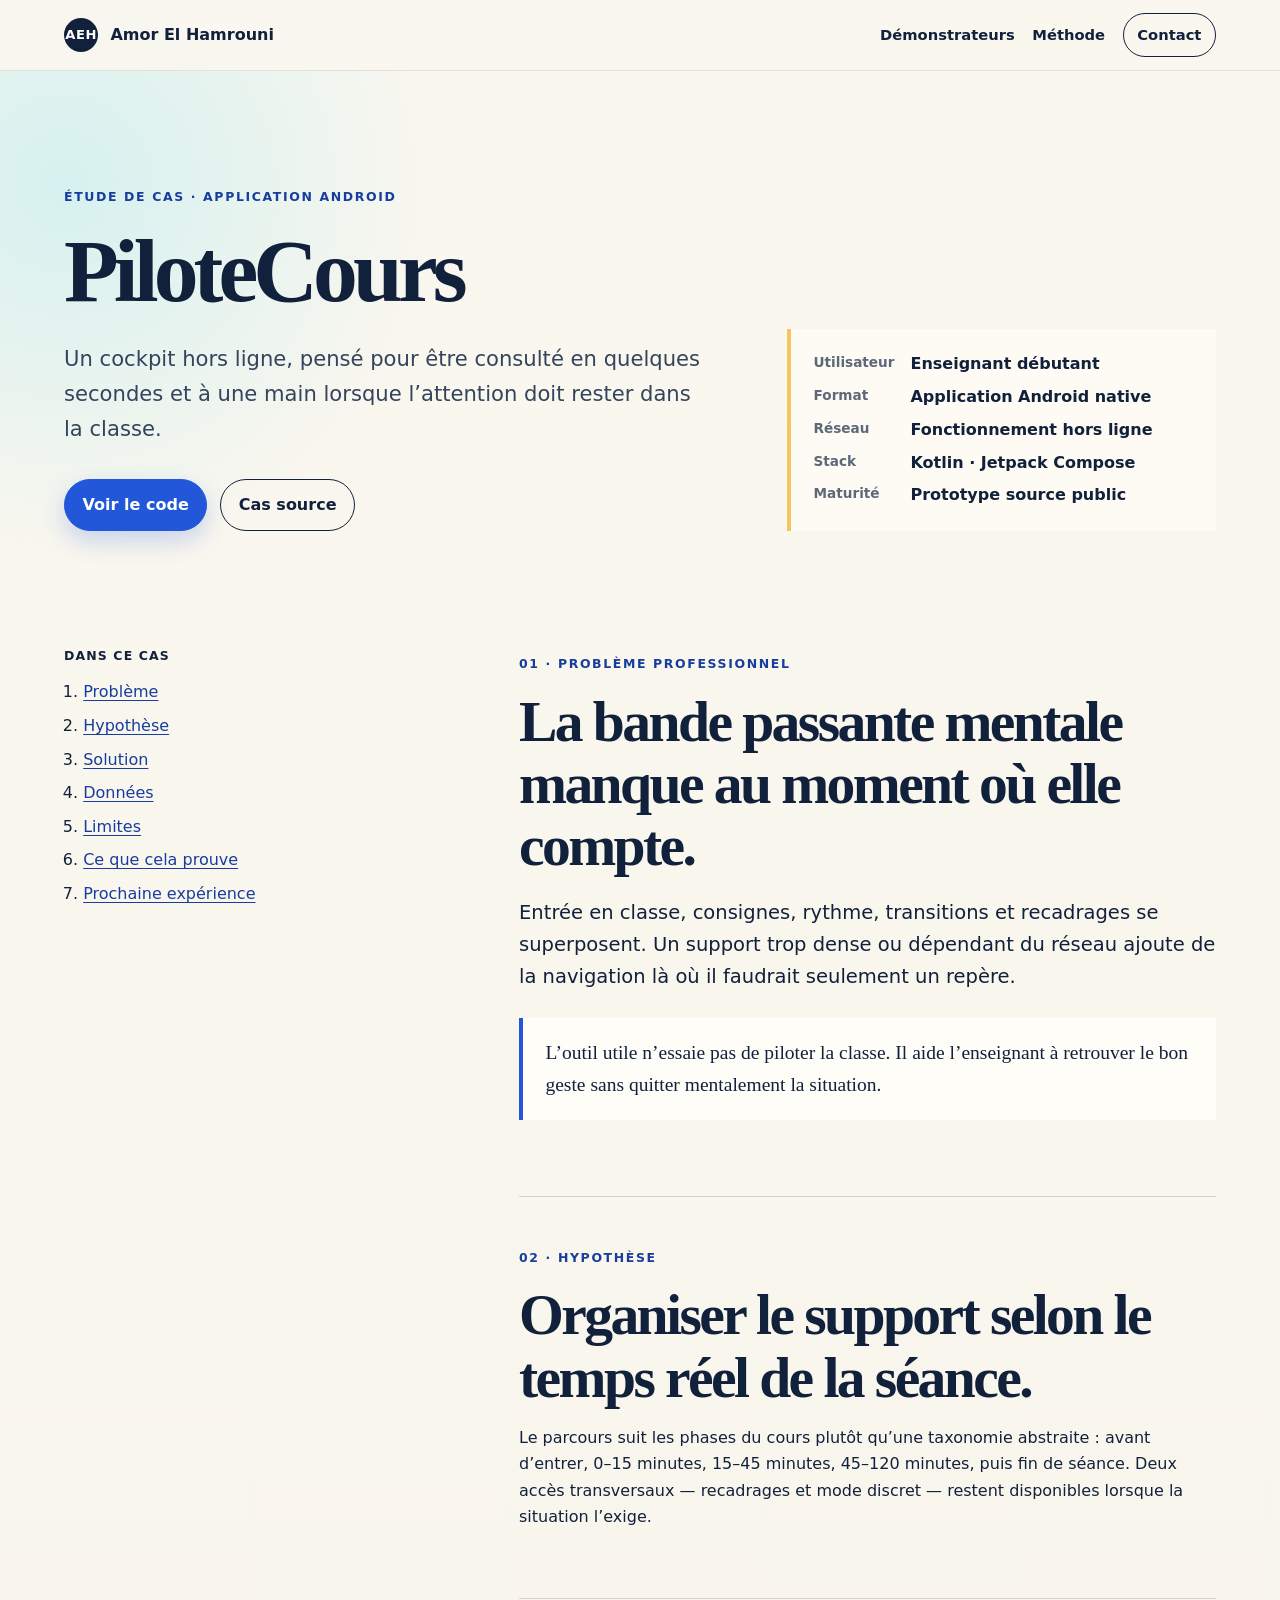
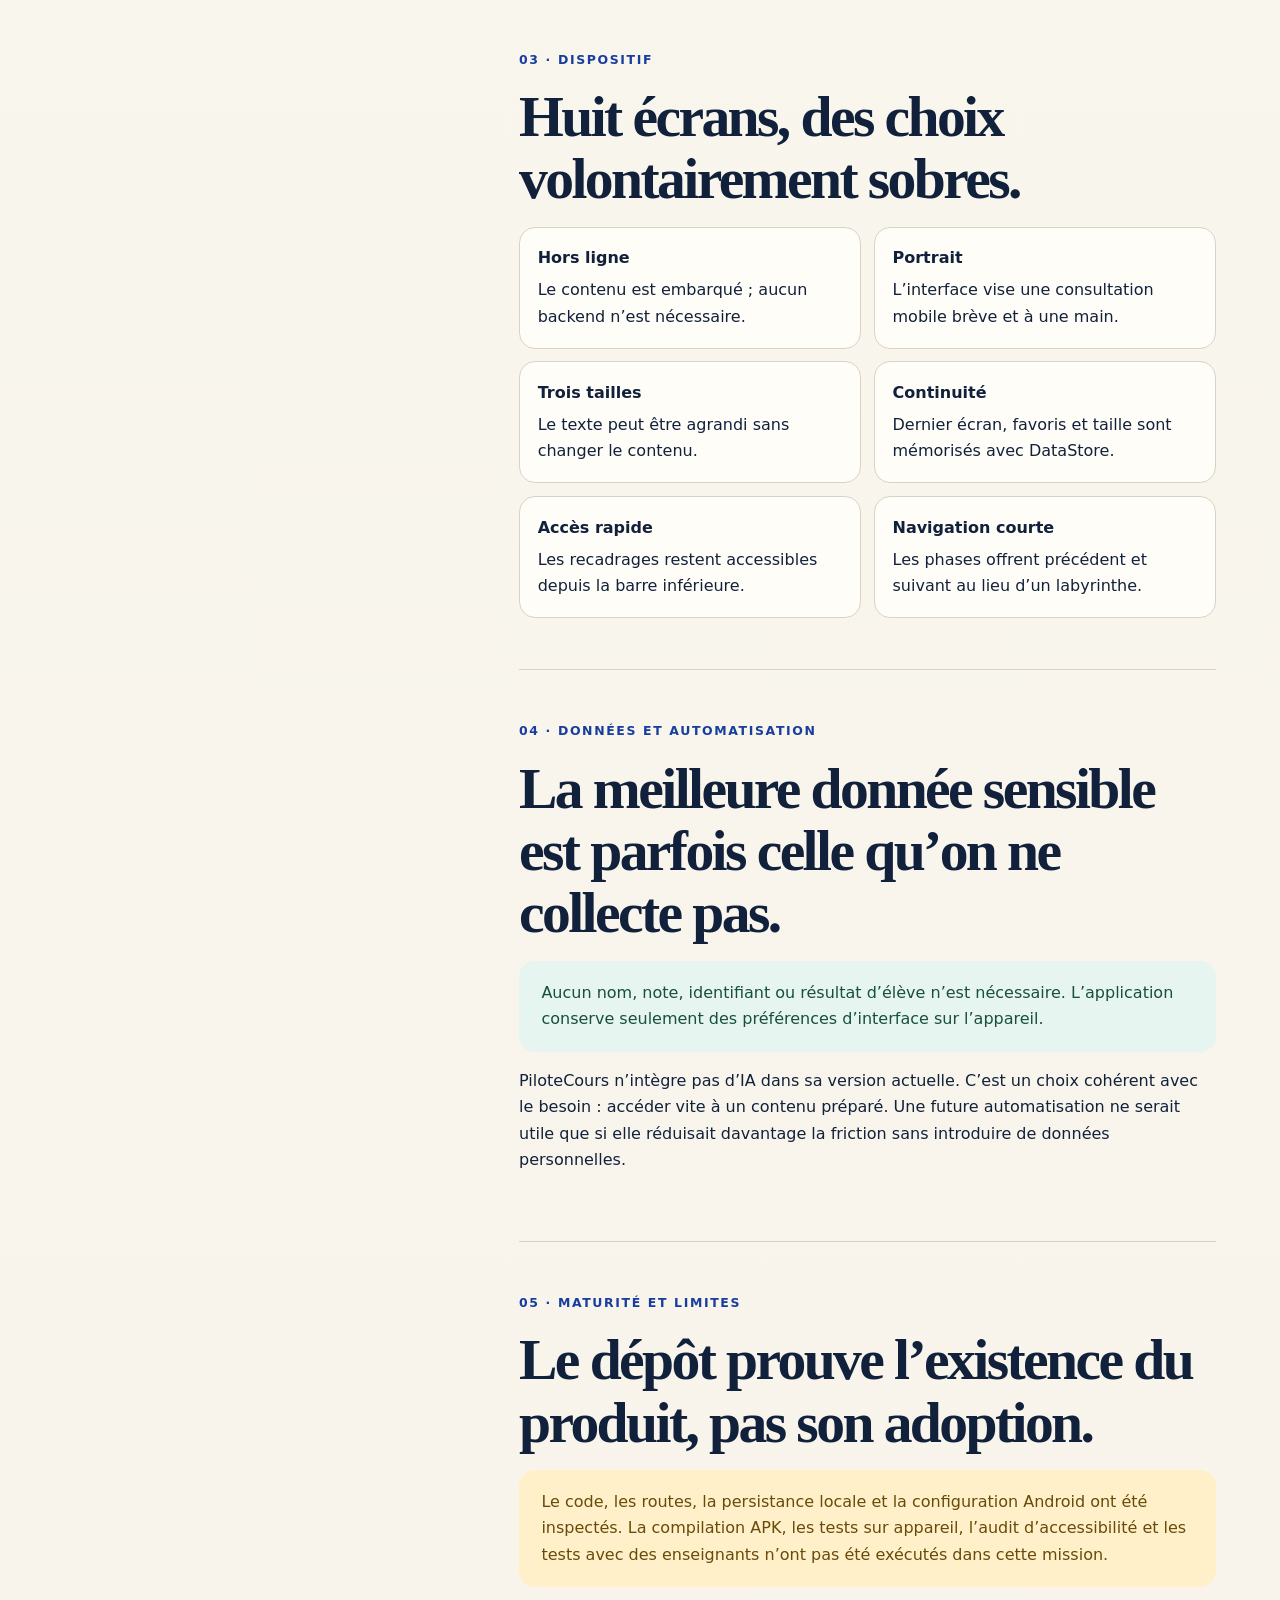
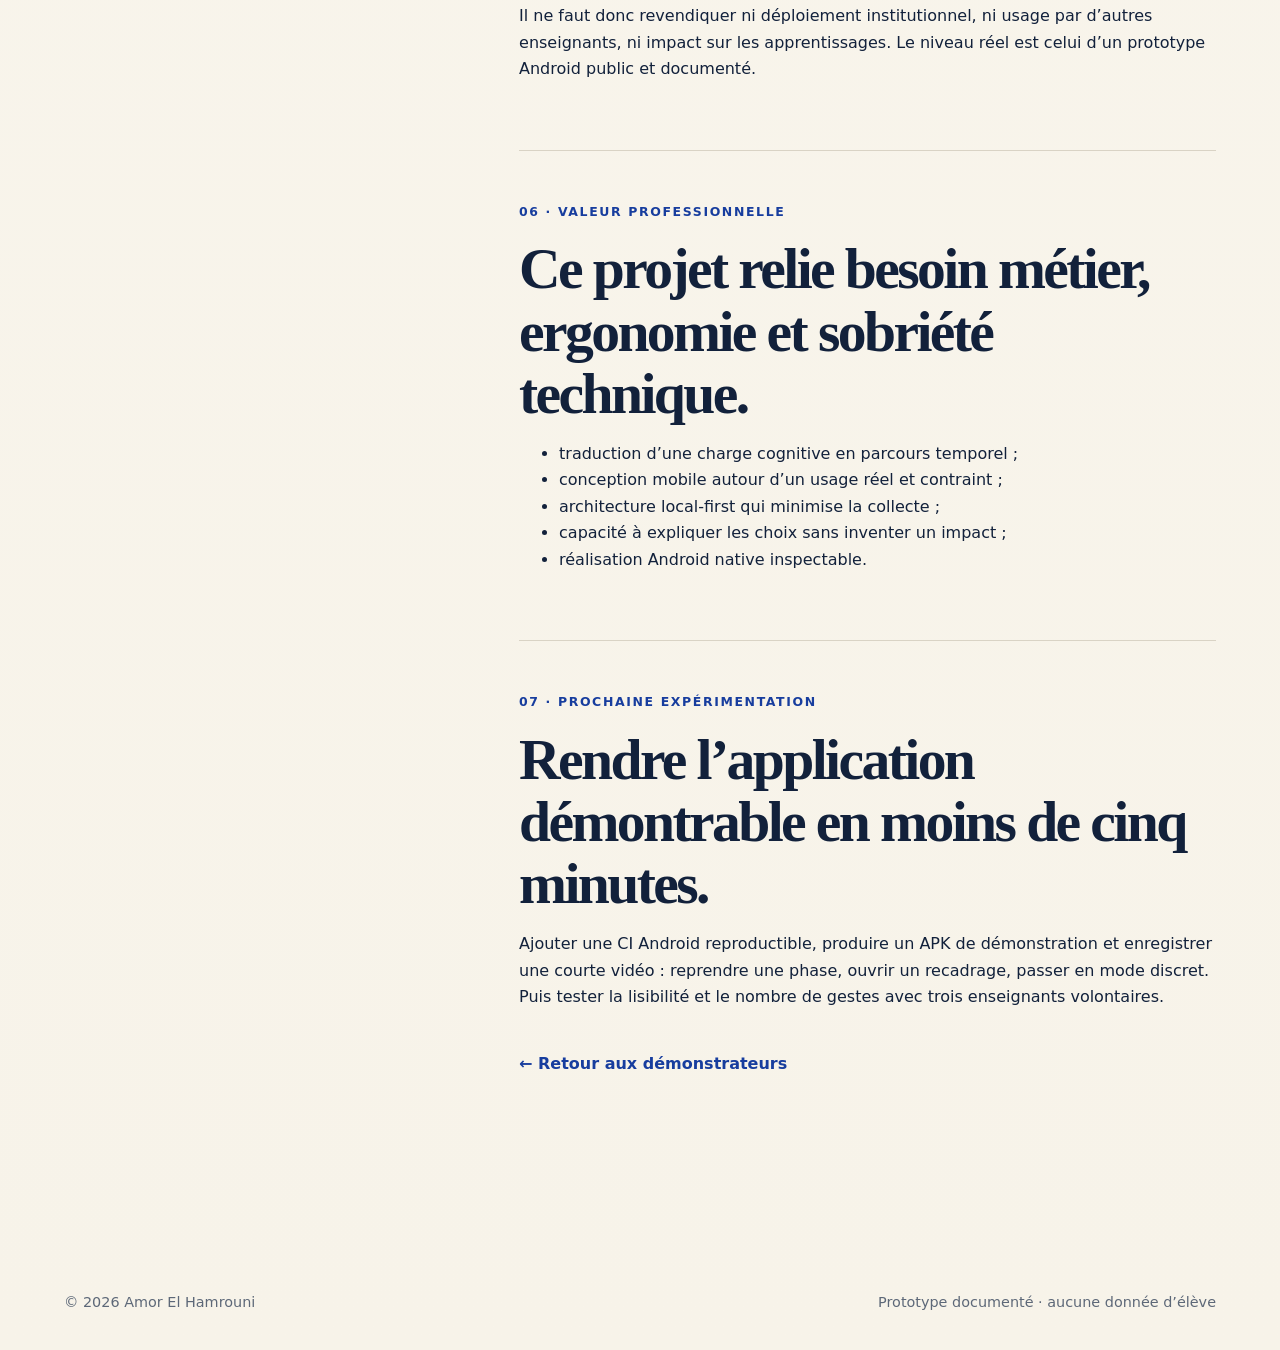
==== site/cases/pilotecours.html @ f20ae86a "Build the public education AI portfolio" ====
<!doctype html>
<html lang="fr">
  <head>
    <meta charset="utf-8" />
    <meta name="viewport" content="width=device-width, initial-scale=1" />
    <title>PiloteCours — étude de cas | Amor El Hamrouni</title>
    <meta
      name="description"
      content="Étude de cas PiloteCours : une application Android hors ligne qui soutient la conduite de séance sans détourner l’attention de la classe."
    />
    <meta name="theme-color" content="#12213b" />
    <link rel="canonical" href="https://amoradvisory.github.io/Amoradvisory/cases/pilotecours.html" />
    <link rel="stylesheet" href="../styles.css" />
  </head>
  <body>
    <a class="skip-link" href="#contenu">Aller au contenu</a>
    <header class="site-header">
      <div class="container header-inner">
        <a class="brand" href="../index.html">
          <span class="brand-mark" aria-hidden="true">AEH</span>
          <span>Amor El Hamrouni</span>
        </a>
        <nav class="nav" aria-label="Navigation principale">
          <a href="../index.html#preuves">Démonstrateurs</a>
          <a href="../index.html#methode">Méthode</a>
          <a class="nav-cta" href="../index.html#contact">Contact</a>
        </nav>
      </div>
    </header>

    <main id="contenu" class="container">
      <section class="case-hero">
        <div>
          <p class="eyebrow">Étude de cas · application Android</p>
          <h1>PiloteCours</h1>
          <p class="lede">
            Un cockpit hors ligne, pensé pour être consulté en quelques secondes et à une main lorsque
            l’attention doit rester dans la classe.
          </p>
          <div class="actions">
            <a
              class="button primary"
              href="https://github.com/Amoradvisory/claude-agent-workspace/tree/master/PiloteCours"
              >Voir le code</a
            >
            <a
              class="button"
              href="https://github.com/Amoradvisory/claude-agent-workspace/blob/master/PiloteCours/CASE_STUDY.md"
              >Cas source</a
            >
          </div>
        </div>
        <aside class="case-summary" aria-label="Résumé du projet">
          <dl>
            <dt>Utilisateur</dt><dd>Enseignant débutant</dd>
            <dt>Format</dt><dd>Application Android native</dd>
            <dt>Réseau</dt><dd>Fonctionnement hors ligne</dd>
            <dt>Stack</dt><dd>Kotlin · Jetpack Compose</dd>
            <dt>Maturité</dt><dd>Prototype source public</dd>
          </dl>
        </aside>
      </section>

      <div class="case-layout">
        <aside class="case-toc" aria-label="Sommaire">
          <p>Dans ce cas</p>
          <ol>
            <li><a href="#probleme">Problème</a></li>
            <li><a href="#hypothese">Hypothèse</a></li>
            <li><a href="#solution">Solution</a></li>
            <li><a href="#donnees">Données</a></li>
            <li><a href="#limites">Limites</a></li>
            <li><a href="#preuve">Ce que cela prouve</a></li>
            <li><a href="#suite">Prochaine expérience</a></li>
          </ol>
        </aside>

        <article class="case-content">
          <section id="probleme">
            <p class="eyebrow">01 · Problème professionnel</p>
            <h2>La bande passante mentale manque au moment où elle compte.</h2>
            <p class="large">
              Entrée en classe, consignes, rythme, transitions et recadrages se superposent. Un support
              trop dense ou dépendant du réseau ajoute de la navigation là où il faudrait seulement un
              repère.
            </p>
            <blockquote>
              L’outil utile n’essaie pas de piloter la classe. Il aide l’enseignant à retrouver le bon
              geste sans quitter mentalement la situation.
            </blockquote>
          </section>

          <section id="hypothese">
            <p class="eyebrow">02 · Hypothèse</p>
            <h2>Organiser le support selon le temps réel de la séance.</h2>
            <p>
              Le parcours suit les phases du cours plutôt qu’une taxonomie abstraite : avant d’entrer,
              0–15 minutes, 15–45 minutes, 45–120 minutes, puis fin de séance. Deux accès transversaux
              — recadrages et mode discret — restent disponibles lorsque la situation l’exige.
            </p>
          </section>

          <section id="solution">
            <p class="eyebrow">03 · Dispositif</p>
            <h2>Huit écrans, des choix volontairement sobres.</h2>
            <div class="decision-grid">
              <div class="decision"><strong>Hors ligne</strong>Le contenu est embarqué ; aucun backend n’est nécessaire.</div>
              <div class="decision"><strong>Portrait</strong>L’interface vise une consultation mobile brève et à une main.</div>
              <div class="decision"><strong>Trois tailles</strong>Le texte peut être agrandi sans changer le contenu.</div>
              <div class="decision"><strong>Continuité</strong>Dernier écran, favoris et taille sont mémorisés avec DataStore.</div>
              <div class="decision"><strong>Accès rapide</strong>Les recadrages restent accessibles depuis la barre inférieure.</div>
              <div class="decision"><strong>Navigation courte</strong>Les phases offrent précédent et suivant au lieu d’un labyrinthe.</div>
            </div>
          </section>

          <section id="donnees">
            <p class="eyebrow">04 · Données et automatisation</p>
            <h2>La meilleure donnée sensible est parfois celle qu’on ne collecte pas.</h2>
            <p class="safe-note">
              Aucun nom, note, identifiant ou résultat d’élève n’est nécessaire. L’application conserve
              seulement des préférences d’interface sur l’appareil.
            </p>
            <p>
              PiloteCours n’intègre pas d’IA dans sa version actuelle. C’est un choix cohérent avec le
              besoin : accéder vite à un contenu préparé. Une future automatisation ne serait utile que
              si elle réduisait davantage la friction sans introduire de données personnelles.
            </p>
          </section>

          <section id="limites">
            <p class="eyebrow">05 · Maturité et limites</p>
            <h2>Le dépôt prouve l’existence du produit, pas son adoption.</h2>
            <p class="limit-note">
              Le code, les routes, la persistance locale et la configuration Android ont été inspectés.
              La compilation APK, les tests sur appareil, l’audit d’accessibilité et les tests avec des
              enseignants n’ont pas été exécutés dans cette mission.
            </p>
            <p>
              Il ne faut donc revendiquer ni déploiement institutionnel, ni usage par d’autres
              enseignants, ni impact sur les apprentissages. Le niveau réel est celui d’un prototype
              Android public et documenté.
            </p>
          </section>

          <section id="preuve">
            <p class="eyebrow">06 · Valeur professionnelle</p>
            <h2>Ce projet relie besoin métier, ergonomie et sobriété technique.</h2>
            <ul>
              <li>traduction d’une charge cognitive en parcours temporel ;</li>
              <li>conception mobile autour d’un usage réel et contraint ;</li>
              <li>architecture local-first qui minimise la collecte ;</li>
              <li>capacité à expliquer les choix sans inventer un impact ;</li>
              <li>réalisation Android native inspectable.</li>
            </ul>
          </section>

          <section id="suite">
            <p class="eyebrow">07 · Prochaine expérimentation</p>
            <h2>Rendre l’application démontrable en moins de cinq minutes.</h2>
            <p>
              Ajouter une CI Android reproductible, produire un APK de démonstration et enregistrer une
              courte vidéo : reprendre une phase, ouvrir un recadrage, passer en mode discret. Puis tester
              la lisibilité et le nombre de gestes avec trois enseignants volontaires.
            </p>
            <a class="back-link" href="../index.html#preuves">← Retour aux démonstrateurs</a>
          </section>
        </article>
      </div>
    </main>

    <footer class="site-footer">
      <div class="container footer-inner">
        <span>© 2026 Amor El Hamrouni</span>
        <span>Prototype documenté · aucune donnée d’élève</span>
      </div>
    </footer>
  </body>
</html>
---- site/styles.css ----
:root {
  color-scheme: light;
  --ink: #12213b;
  --muted: #5d6878;
  --paper: #f7f3e9;
  --surface: #fffdf8;
  --line: #d9d3c5;
  --blue: #2357d9;
  --blue-dark: #173d9e;
  --cyan: #b8ecf0;
  --amber: #f5c65b;
  --green: #167a5a;
  --shadow: 0 20px 55px rgba(18, 33, 59, 0.11);
  --radius: 1.4rem;
  --max: 72rem;
}

* {
  box-sizing: border-box;
}

html {
  scroll-behavior: smooth;
}

body {
  margin: 0;
  background:
    radial-gradient(circle at 5% 4%, rgba(184, 236, 240, 0.55), transparent 24rem),
    linear-gradient(180deg, #faf7ef 0%, var(--paper) 100%);
  color: var(--ink);
  font-family: Inter, ui-sans-serif, system-ui, -apple-system, BlinkMacSystemFont, "Segoe UI", sans-serif;
  font-size: 1rem;
  line-height: 1.65;
}

img,
svg {
  display: block;
  max-width: 100%;
}

a {
  color: var(--blue-dark);
  text-underline-offset: 0.2em;
}

a:hover {
  color: var(--blue);
}

:focus-visible {
  outline: 3px solid var(--amber);
  outline-offset: 4px;
}

.skip-link {
  position: fixed;
  z-index: 100;
  top: 0.75rem;
  left: 0.75rem;
  padding: 0.75rem 1rem;
  border-radius: 0.75rem;
  background: var(--ink);
  color: white;
  transform: translateY(-180%);
}

.skip-link:focus {
  transform: translateY(0);
}

.container {
  width: min(calc(100% - 2rem), var(--max));
  margin-inline: auto;
}

.site-header {
  position: sticky;
  z-index: 20;
  top: 0;
  border-bottom: 1px solid rgba(18, 33, 59, 0.1);
  background: rgba(250, 247, 239, 0.92);
  backdrop-filter: blur(18px);
}

.header-inner {
  display: flex;
  min-height: 4.4rem;
  align-items: center;
  justify-content: space-between;
  gap: 1.5rem;
}

.brand {
  display: inline-flex;
  align-items: center;
  gap: 0.75rem;
  color: var(--ink);
  font-weight: 800;
  text-decoration: none;
}

.brand-mark {
  display: grid;
  width: 2.15rem;
  height: 2.15rem;
  place-items: center;
  border-radius: 50%;
  background: var(--ink);
  color: white;
  font-size: 0.82rem;
  letter-spacing: 0.04em;
}

.nav {
  display: flex;
  flex-wrap: wrap;
  align-items: center;
  justify-content: flex-end;
  gap: 0.35rem 1.1rem;
}

.nav a {
  color: var(--ink);
  font-size: 0.92rem;
  font-weight: 700;
  text-decoration: none;
}

.nav .nav-cta {
  padding: 0.55rem 0.85rem;
  border: 1px solid var(--ink);
  border-radius: 999px;
}

.hero {
  display: grid;
  min-height: min(46rem, calc(100vh - 4.4rem));
  grid-template-columns: minmax(0, 1.35fr) minmax(17rem, 0.65fr);
  align-items: center;
  gap: clamp(2rem, 6vw, 6rem);
  padding-block: clamp(4rem, 9vw, 8rem);
}

.hero > *,
.section-heading > *,
.transparency > *,
.contact-panel > *,
.case-hero > *,
.case-layout > *,
.proof-card {
  min-width: 0;
}

.eyebrow {
  margin: 0 0 1rem;
  color: var(--blue-dark);
  font-size: 0.78rem;
  font-weight: 900;
  letter-spacing: 0.13em;
  text-transform: uppercase;
}

h1,
h2,
h3 {
  margin-top: 0;
  font-family: Georgia, "Times New Roman", serif;
  line-height: 1.08;
}

h1 {
  max-width: 14ch;
  margin-bottom: 1.4rem;
  font-size: clamp(3rem, 7vw, 6.4rem);
  letter-spacing: -0.055em;
}

h2 {
  margin-bottom: 1rem;
  font-size: clamp(2.2rem, 4.5vw, 4rem);
  letter-spacing: -0.045em;
}

h3 {
  margin-bottom: 0.75rem;
  font-size: clamp(1.45rem, 2vw, 1.9rem);
  letter-spacing: -0.025em;
}

.lede {
  max-width: 43rem;
  margin: 0;
  color: #34445d;
  font-size: clamp(1.08rem, 2vw, 1.32rem);
}

.actions {
  display: flex;
  flex-wrap: wrap;
  gap: 0.8rem;
  margin-top: 2rem;
}

.button {
  display: inline-flex;
  min-height: 3rem;
  align-items: center;
  justify-content: center;
  padding: 0.75rem 1.1rem;
  border: 1px solid var(--ink);
  border-radius: 999px;
  background: transparent;
  color: var(--ink);
  font-weight: 850;
  text-decoration: none;
}

.button.primary {
  border-color: var(--blue);
  background: var(--blue);
  color: white;
  box-shadow: 0 10px 24px rgba(35, 87, 217, 0.22);
}

.button.primary:hover {
  background: var(--blue-dark);
  color: white;
}

.hero-proof {
  position: relative;
  overflow: hidden;
  padding: clamp(1.5rem, 4vw, 2.4rem);
  border: 1px solid rgba(18, 33, 59, 0.13);
  border-radius: var(--radius);
  background: var(--surface);
  box-shadow: var(--shadow);
}

.hero-proof::before {
  position: absolute;
  inset: 0 0 auto;
  height: 0.5rem;
  background: linear-gradient(90deg, var(--blue) 0 34%, var(--cyan) 34% 67%, var(--amber) 67%);
  content: "";
}

.proof-status,
.status {
  display: inline-flex;
  align-items: center;
  gap: 0.45rem;
  margin-bottom: 1rem;
  padding: 0.38rem 0.65rem;
  border-radius: 999px;
  background: #e6f5ef;
  color: #0d6549;
  font-size: 0.78rem;
  font-weight: 900;
  letter-spacing: 0.05em;
  text-transform: uppercase;
}

.proof-status::before,
.status::before {
  width: 0.48rem;
  height: 0.48rem;
  border-radius: 50%;
  background: var(--green);
  content: "";
}

.hero-proof .number {
  margin: 0;
  font-family: Georgia, "Times New Roman", serif;
  font-size: clamp(3.5rem, 8vw, 6rem);
  line-height: 1;
}

.hero-proof .caption {
  margin: 0.7rem 0 0;
  color: var(--muted);
}

.mini-list {
  margin: 1.5rem 0 0;
  padding: 1.2rem 0 0;
  border-top: 1px solid var(--line);
  list-style: none;
}

.mini-list li {
  display: flex;
  justify-content: space-between;
  gap: 1rem;
  padding-block: 0.35rem;
  color: var(--muted);
  font-size: 0.92rem;
}

.mini-list strong {
  color: var(--ink);
}

.section {
  padding-block: clamp(4.5rem, 9vw, 8.5rem);
}

.section + .section {
  border-top: 1px solid rgba(18, 33, 59, 0.12);
}

.section-heading {
  display: grid;
  grid-template-columns: minmax(0, 0.82fr) minmax(18rem, 1.18fr);
  gap: 2rem 5rem;
  align-items: end;
  margin-bottom: clamp(2.2rem, 5vw, 4.5rem);
}

.section-heading p {
  max-width: 42rem;
  margin: 0;
  color: var(--muted);
  font-size: 1.08rem;
}

.proof-grid {
  display: grid;
  grid-template-columns: repeat(12, 1fr);
  gap: 1rem;
}

.proof-card {
  display: flex;
  min-height: 25rem;
  flex-direction: column;
  grid-column: span 4;
  padding: clamp(1.35rem, 3vw, 2rem);
  border: 1px solid rgba(18, 33, 59, 0.13);
  border-radius: var(--radius);
  background: var(--surface);
  box-shadow: 0 8px 30px rgba(18, 33, 59, 0.06);
}

.proof-card.featured {
  background: var(--ink);
  color: white;
}

.proof-card.featured p,
.proof-card.featured .card-kicker {
  color: #cad4e5;
}

.proof-card.featured a:not(.button) {
  color: #d9f7fa;
}

.card-kicker {
  margin: 0 0 1rem;
  color: var(--blue-dark);
  font-size: 0.78rem;
  font-weight: 900;
  letter-spacing: 0.1em;
  text-transform: uppercase;
}

.proof-card p {
  margin: 0;
  color: var(--muted);
}

.card-bottom {
  margin-top: auto;
  padding-top: 2rem;
}

.card-links {
  display: flex;
  flex-wrap: wrap;
  gap: 0.8rem 1rem;
  margin-top: 1.1rem;
  font-weight: 800;
}

.loop {
  display: grid;
  grid-template-columns: repeat(5, 1fr);
  gap: 0.55rem;
  margin-top: 1.5rem;
}

.loop span {
  display: grid;
  min-height: 4rem;
  place-items: center;
  padding: 0.65rem 0.3rem;
  border: 1px solid rgba(255, 255, 255, 0.22);
  border-radius: 0.8rem;
  color: white;
  font-size: 0.66rem;
  font-weight: 900;
  letter-spacing: 0.06em;
  text-align: center;
}

.method-grid,
.facts-grid {
  display: grid;
  grid-template-columns: repeat(4, 1fr);
  gap: 1rem;
}

.method-step,
.fact {
  padding: 1.4rem;
  border-top: 3px solid var(--ink);
  background: rgba(255, 253, 248, 0.58);
}

.method-step .step-number {
  display: block;
  margin-bottom: 2.2rem;
  color: var(--blue);
  font-weight: 900;
}

.method-step p,
.fact p {
  margin-bottom: 0;
  color: var(--muted);
}

.transparency {
  display: grid;
  grid-template-columns: 0.85fr 1.15fr;
  gap: 2rem 5rem;
  padding: clamp(2rem, 5vw, 4rem);
  border-radius: calc(var(--radius) + 0.4rem);
  background: #dff1ef;
}

.transparency p {
  margin-top: 0;
  color: #31534f;
}

.contact-panel {
  display: grid;
  grid-template-columns: minmax(0, 1.2fr) minmax(16rem, 0.8fr);
  gap: 2rem 5rem;
  align-items: center;
  padding: clamp(2rem, 6vw, 5rem);
  border-radius: calc(var(--radius) + 0.6rem);
  background: var(--blue);
  color: white;
  box-shadow: var(--shadow);
}

.contact-panel h2 {
  margin-bottom: 0;
}

.contact-panel p {
  margin-top: 0;
  color: #dce6ff;
}

.contact-panel .button {
  border-color: white;
  color: white;
}

.site-footer {
  padding-block: 2.2rem;
  color: var(--muted);
  font-size: 0.9rem;
}

.footer-inner {
  display: flex;
  flex-wrap: wrap;
  justify-content: space-between;
  gap: 1rem;
}

.case-hero {
  display: grid;
  grid-template-columns: minmax(0, 1.2fr) minmax(16rem, 0.8fr);
  gap: 2rem 5rem;
  align-items: end;
  padding-block: clamp(4rem, 9vw, 8rem);
}

.case-hero h1 {
  font-size: clamp(3rem, 7vw, 5.8rem);
}

.case-summary {
  padding: 1.4rem;
  border-left: 4px solid var(--amber);
  background: rgba(255, 253, 248, 0.66);
}

.case-summary dl {
  display: grid;
  grid-template-columns: auto 1fr;
  gap: 0.4rem 1rem;
  margin: 0;
}

.case-summary dt {
  color: var(--muted);
  font-size: 0.85rem;
  font-weight: 800;
}

.case-summary dd {
  margin: 0;
  font-weight: 700;
}

.case-layout {
  display: grid;
  grid-template-columns: minmax(12rem, 0.34fr) minmax(0, 0.66fr);
  gap: 2rem 6rem;
  padding-bottom: clamp(5rem, 10vw, 9rem);
}

.case-toc {
  align-self: start;
  position: sticky;
  top: 6.2rem;
}

.case-toc p {
  margin-top: 0;
  font-size: 0.78rem;
  font-weight: 900;
  letter-spacing: 0.09em;
  text-transform: uppercase;
}

.case-toc ol {
  margin: 0;
  padding-left: 1.2rem;
}

.case-toc li {
  margin-bottom: 0.45rem;
}

.case-content section {
  padding-block: 0.5rem 3.2rem;
}

.case-content section + section {
  padding-top: 3.2rem;
  border-top: 1px solid var(--line);
}

.case-content p,
.case-content li {
  max-width: 50rem;
}

.case-content .large {
  font-size: 1.22rem;
}

.case-content blockquote {
  margin: 1.5rem 0;
  padding: 1.2rem 1.4rem;
  border-left: 4px solid var(--blue);
  background: var(--surface);
  font-family: Georgia, "Times New Roman", serif;
  font-size: 1.22rem;
}

.decision-grid {
  display: grid;
  grid-template-columns: repeat(2, minmax(0, 1fr));
  gap: 0.8rem;
}

.decision {
  padding: 1.1rem;
  border: 1px solid var(--line);
  border-radius: 1rem;
  background: var(--surface);
}

.decision strong {
  display: block;
  margin-bottom: 0.35rem;
}

.case-flow {
  display: grid;
  grid-template-columns: repeat(5, 1fr);
  gap: 0.65rem;
  margin: 1.5rem 0;
}

.case-flow span {
  display: grid;
  min-height: 5rem;
  place-items: center;
  padding: 0.7rem;
  border-radius: 1rem;
  background: var(--ink);
  color: white;
  font-size: 0.75rem;
  font-weight: 900;
  letter-spacing: 0.05em;
  text-align: center;
}

.safe-note,
.limit-note {
  padding: 1.2rem 1.4rem;
  border-radius: 1rem;
  background: #e6f5ef;
  color: #184f3e;
}

.limit-note {
  background: #fff0ca;
  color: #684b08;
}

.back-link {
  display: inline-flex;
  align-items: center;
  gap: 0.45rem;
  margin-top: 1.5rem;
  font-weight: 850;
  text-decoration: none;
}

@media (max-width: 900px) {
  .hero,
  .section-heading,
  .transparency,
  .contact-panel,
  .case-hero,
  .case-layout {
    grid-template-columns: 1fr;
  }

  .hero {
    min-height: auto;
  }

  .proof-card {
    grid-column: span 6;
  }

  .method-grid,
  .facts-grid {
    grid-template-columns: repeat(2, 1fr);
  }

  .case-toc {
    display: none;
  }
}

@media (max-width: 640px) {
  .header-inner {
    min-height: 4rem;
  }

  .nav a:not(.nav-cta) {
    display: none;
  }

  .hero {
    padding-top: 3.2rem;
  }

  .hero h1,
  .case-hero h1 {
    font-size: clamp(2.6rem, 14vw, 4.2rem);
  }

  .proof-card {
    min-height: auto;
    grid-column: 1 / -1;
  }

  .loop,
  .case-flow {
    grid-template-columns: 1fr;
  }

  .loop span,
  .case-flow span {
    min-height: 2.8rem;
  }

  .method-grid,
  .facts-grid,
  .decision-grid {
    grid-template-columns: 1fr;
  }

  .actions .button {
    width: 100%;
  }

  .contact-panel {
    text-align: left;
  }
}

@media (prefers-reduced-motion: reduce) {
  html {
    scroll-behavior: auto;
  }

  *,
  *::before,
  *::after {
    scroll-behavior: auto !important;
    transition: none !important;
  }
}
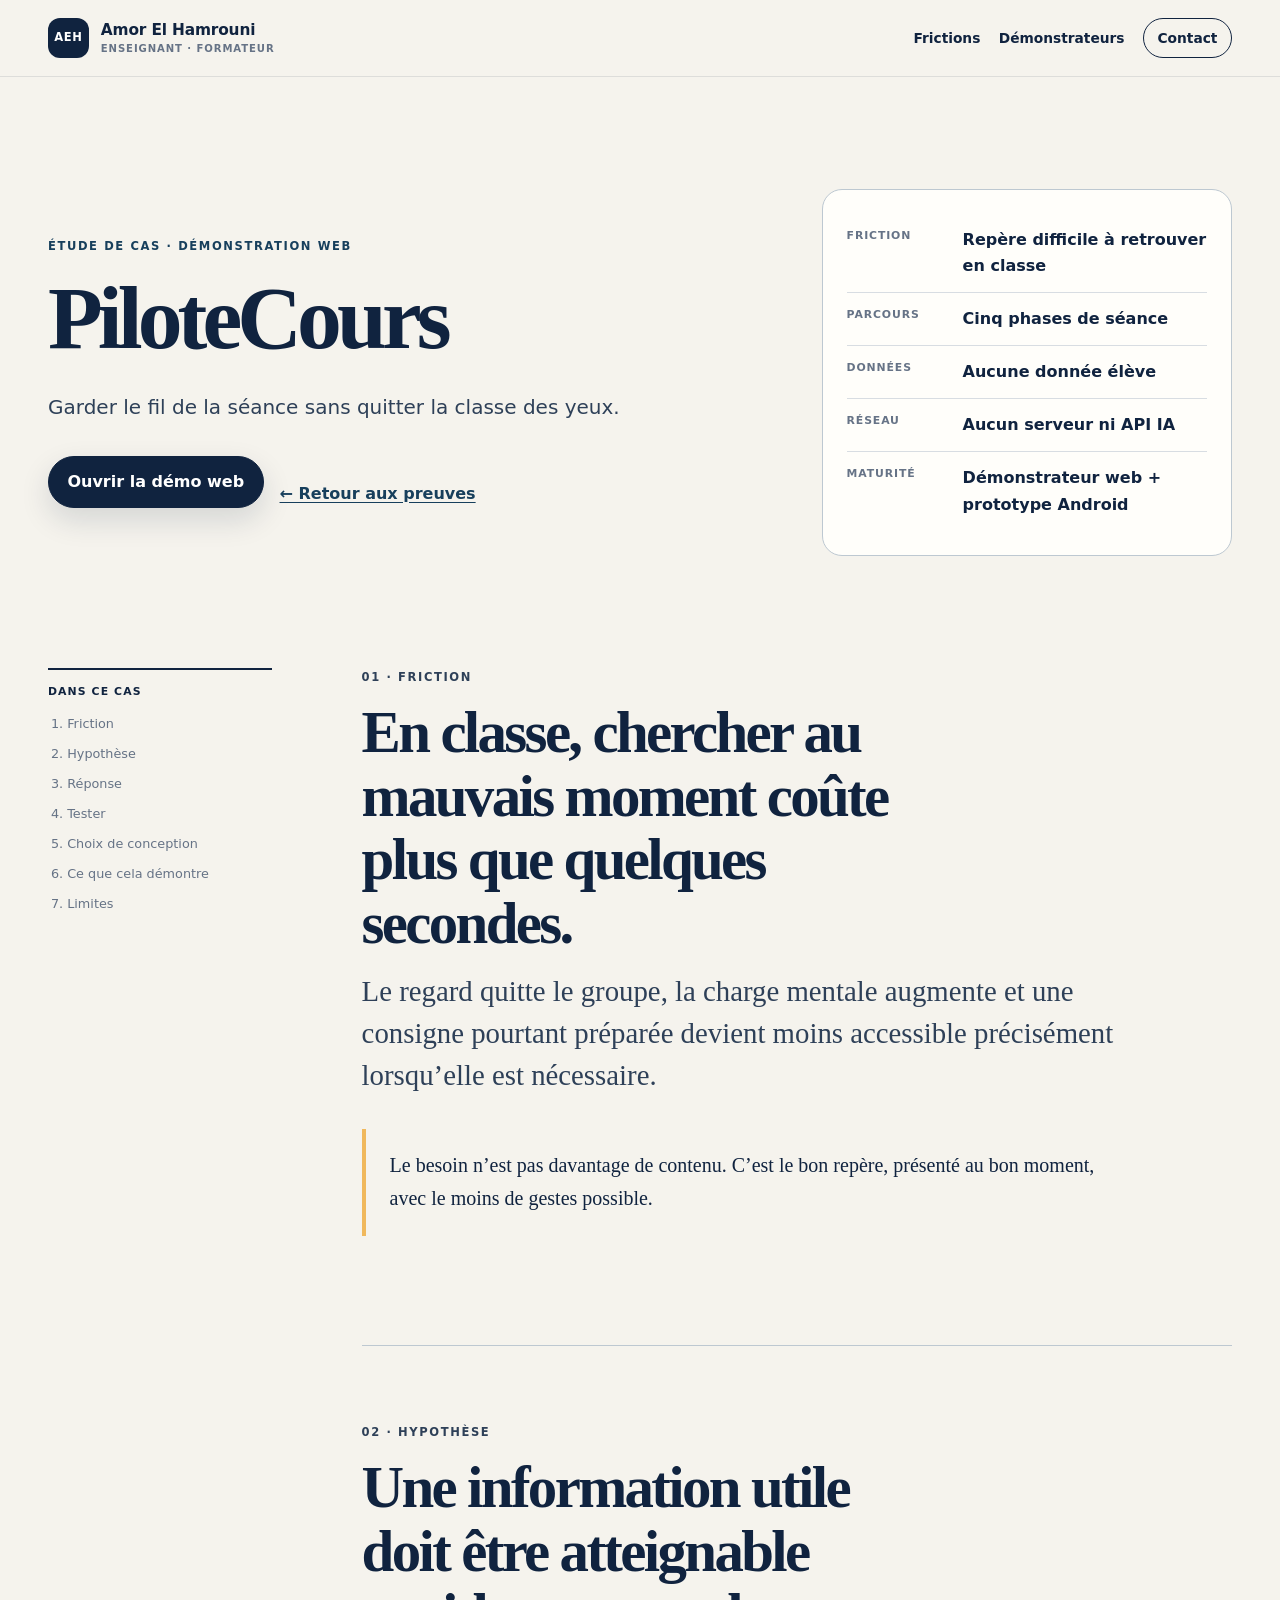
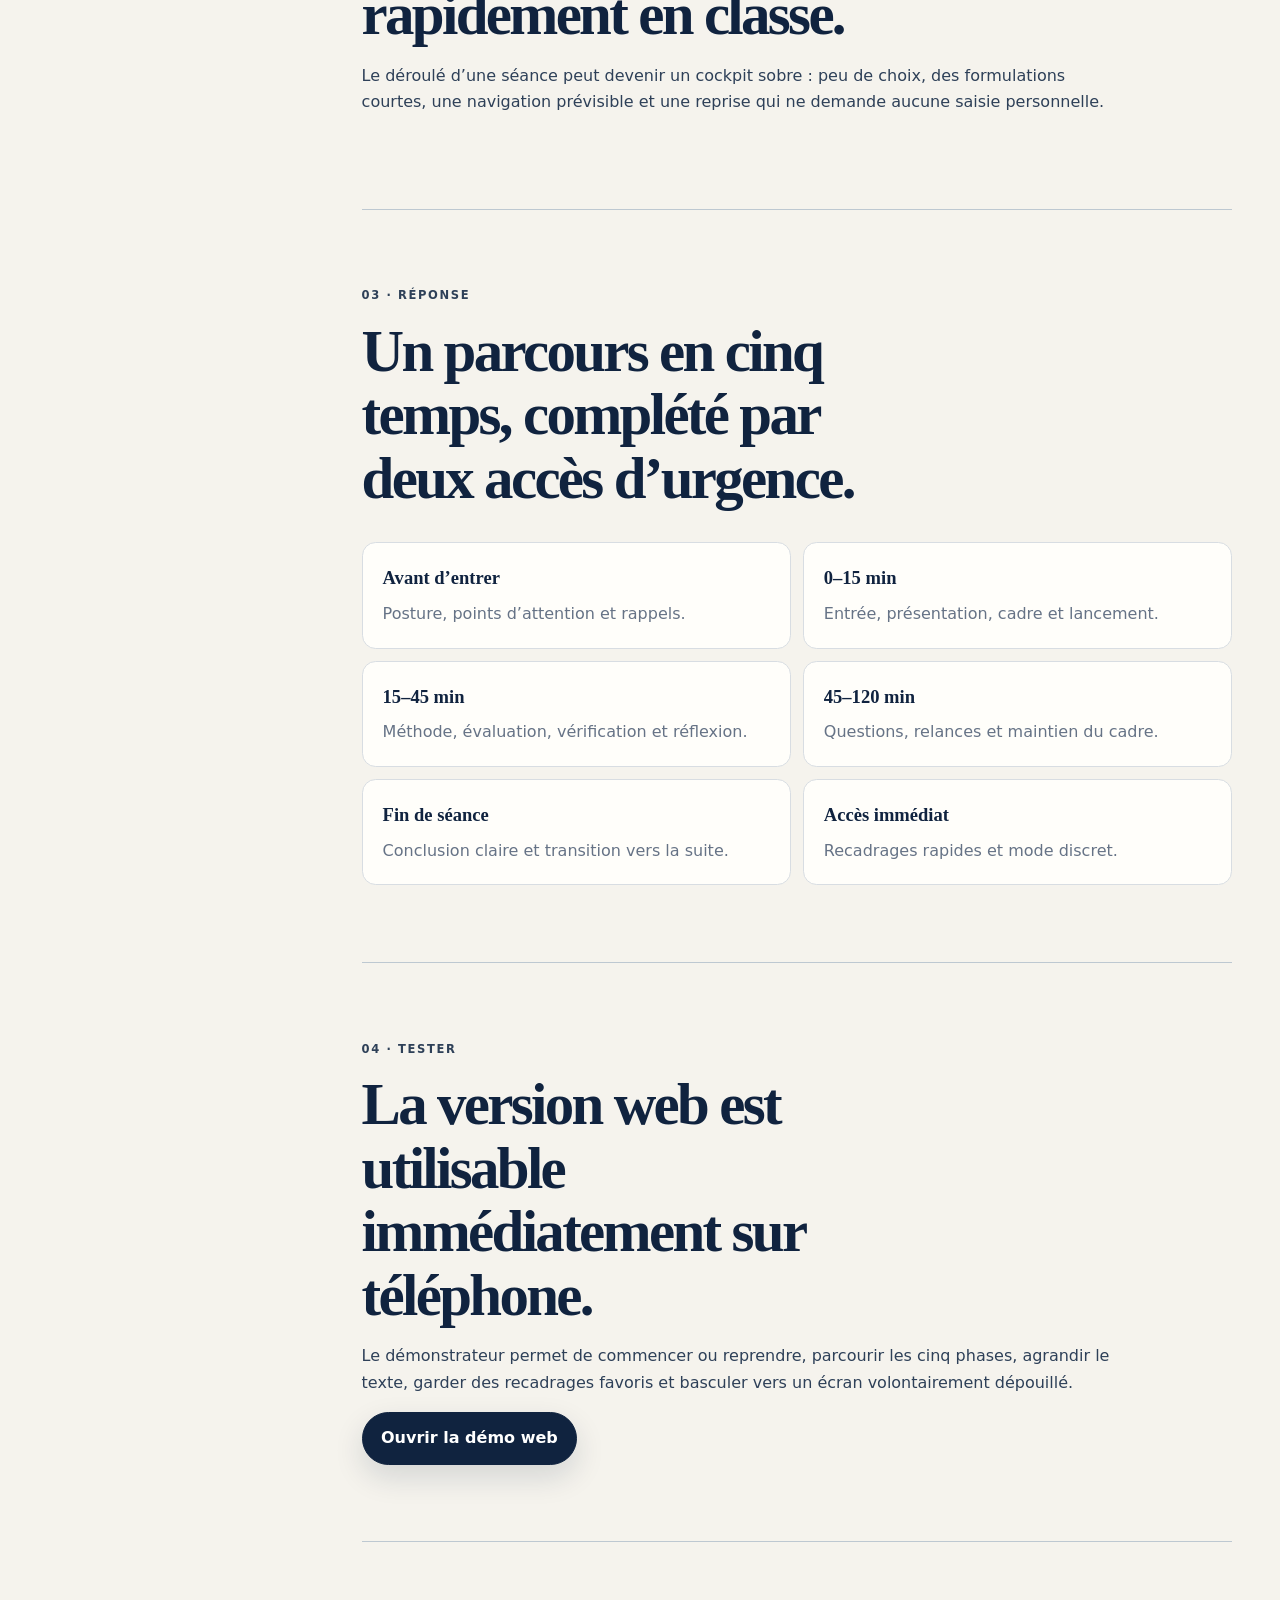
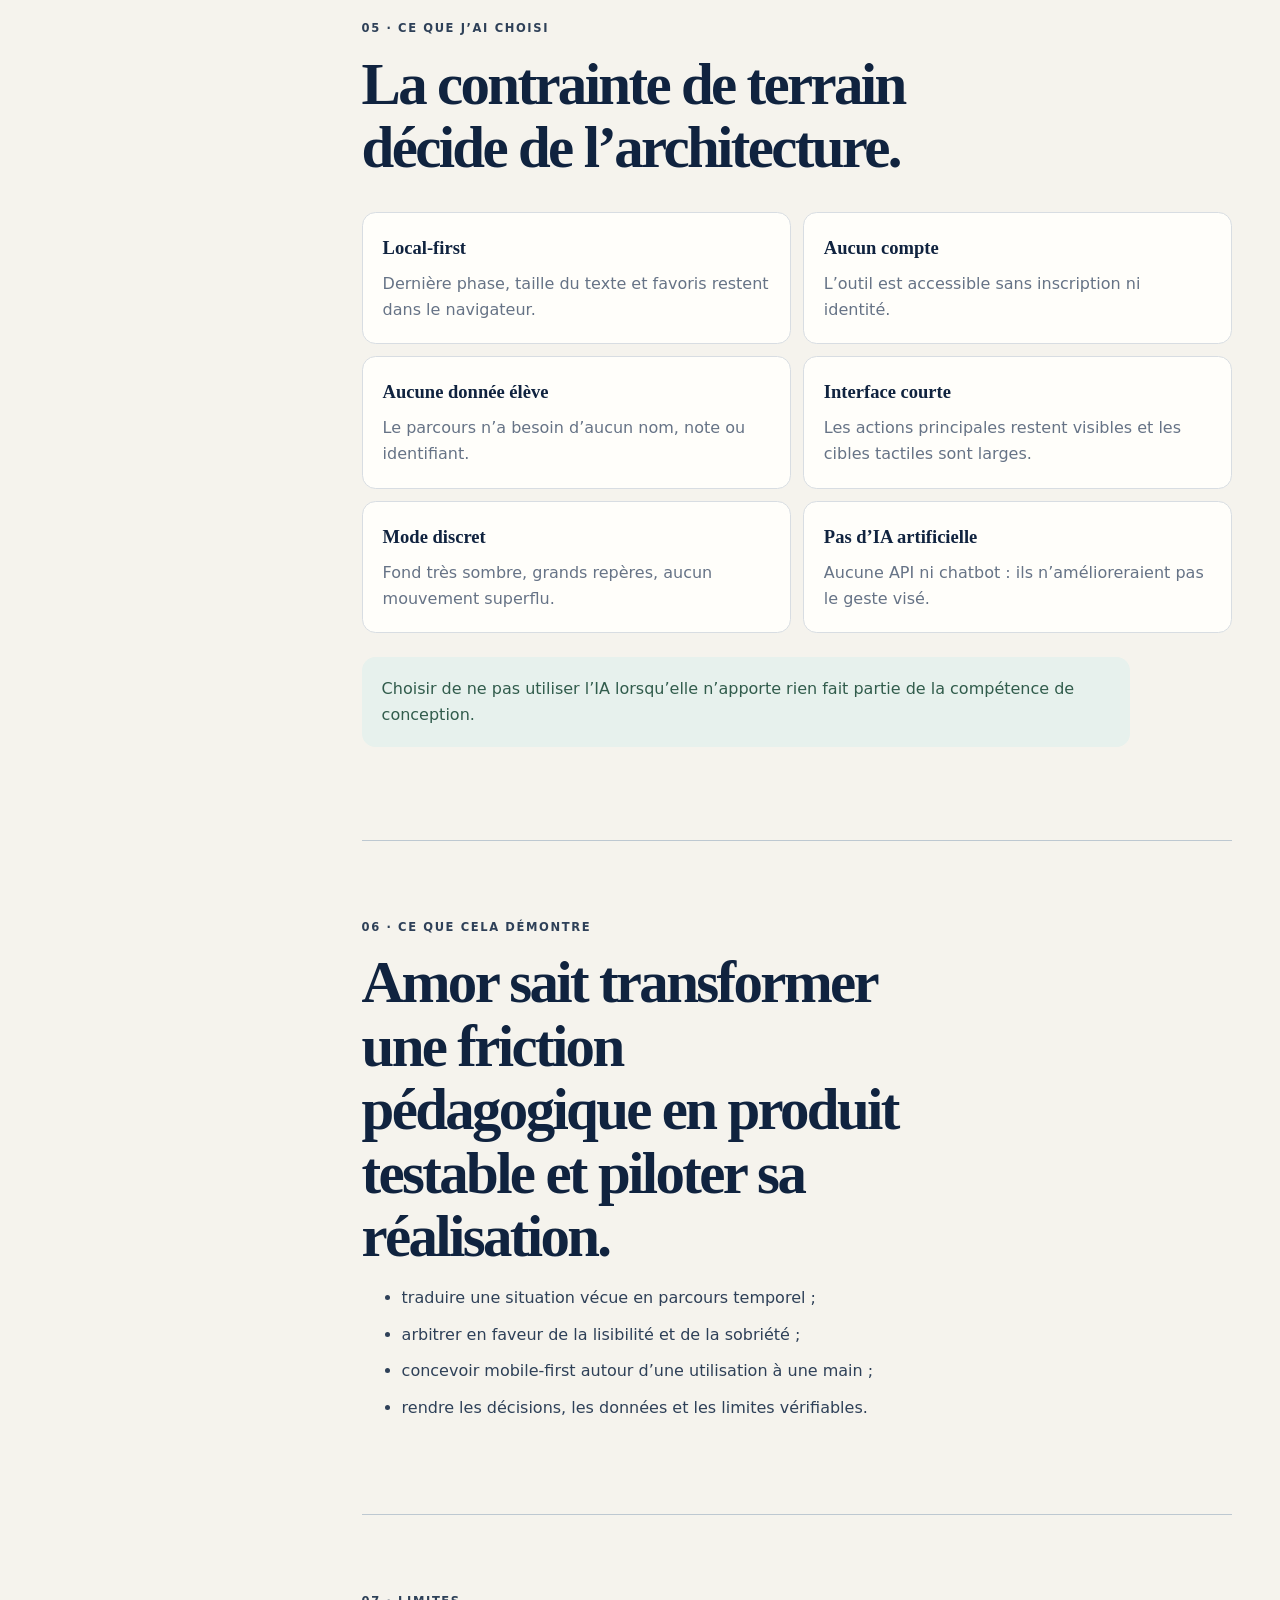
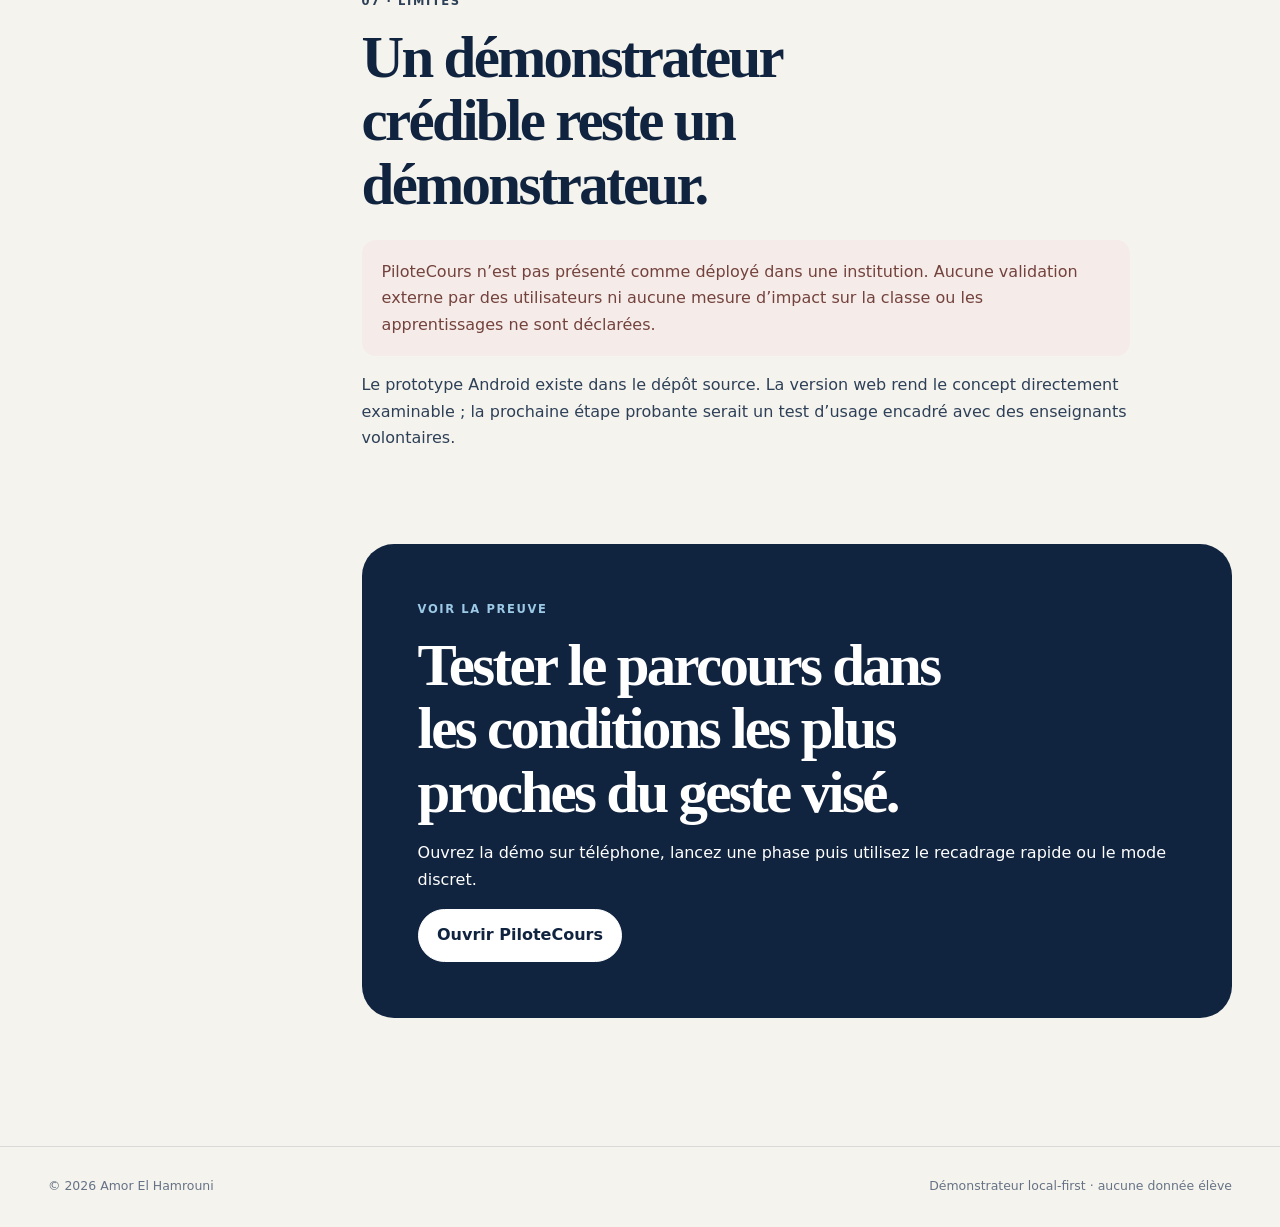
==== commit 82834265: "Refocus portfolio on pedagogical value" ====
--- a/site/cases/pilotecours.html
+++ b/site/cases/pilotecours.html
@@ -3,60 +3,55 @@
   <head>
     <meta charset="utf-8" />
     <meta name="viewport" content="width=device-width, initial-scale=1" />
-    <title>PiloteCours — étude de cas | Amor El Hamrouni</title>
+    <title>PiloteCours — une friction de classe transformée en produit testable | Amor El Hamrouni</title>
     <meta
       name="description"
-      content="Étude de cas PiloteCours : une application Android hors ligne qui soutient la conduite de séance sans détourner l’attention de la classe."
+      content="Étude de cas PiloteCours : cinq phases, recadrages rapides, reprise locale et mode discret, sans compte ni donnée élève."
     />
-    <meta name="theme-color" content="#12213b" />
+    <meta name="theme-color" content="#10233f" />
+    <meta property="og:title" content="PiloteCours — étude de cas" />
+    <meta property="og:description" content="Garder le fil de la séance sans quitter la classe des yeux." />
+    <meta property="og:type" content="article" />
+    <meta property="og:locale" content="fr_BE" />
+    <meta property="og:url" content="https://amoradvisory.github.io/Amoradvisory/cases/pilotecours.html" />
     <link rel="canonical" href="https://amoradvisory.github.io/Amoradvisory/cases/pilotecours.html" />
+    <link rel="icon" href="../favicon.svg" type="image/svg+xml" />
     <link rel="stylesheet" href="../styles.css" />
   </head>
-  <body>
+  <body class="case-page">
     <a class="skip-link" href="#contenu">Aller au contenu</a>
     <header class="site-header">
       <div class="container header-inner">
-        <a class="brand" href="../index.html">
+        <a class="brand" href="../">
           <span class="brand-mark" aria-hidden="true">AEH</span>
-          <span>Amor El Hamrouni</span>
+          <span><strong>Amor El Hamrouni</strong><small>Enseignant · formateur</small></span>
         </a>
         <nav class="nav" aria-label="Navigation principale">
-          <a href="../index.html#preuves">Démonstrateurs</a>
-          <a href="../index.html#methode">Méthode</a>
-          <a class="nav-cta" href="../index.html#contact">Contact</a>
+          <a href="../#frictions">Frictions</a>
+          <a href="../#demonstrateurs">Démonstrateurs</a>
+          <a class="nav-cta" href="../#contact">Contact</a>
         </nav>
       </div>
     </header>
 
     <main id="contenu" class="container">
-      <section class="case-hero">
+      <section class="case-hero" aria-labelledby="titre-cas">
         <div>
-          <p class="eyebrow">Étude de cas · application Android</p>
-          <h1>PiloteCours</h1>
-          <p class="lede">
-            Un cockpit hors ligne, pensé pour être consulté en quelques secondes et à une main lorsque
-            l’attention doit rester dans la classe.
-          </p>
-          <div class="actions">
-            <a
-              class="button primary"
-              href="https://github.com/Amoradvisory/claude-agent-workspace/tree/master/PiloteCours"
-              >Voir le code</a
-            >
-            <a
-              class="button"
-              href="https://github.com/Amoradvisory/claude-agent-workspace/blob/master/PiloteCours/CASE_STUDY.md"
-              >Cas source</a
-            >
+          <p class="eyebrow">Étude de cas · démonstration web</p>
+          <h1 id="titre-cas">PiloteCours</h1>
+          <p class="lede">Garder le fil de la séance sans quitter la classe des yeux.</p>
+          <div class="case-actions">
+            <a class="button primary" href="../demos/pilotecours/">Ouvrir la démo web</a>
+            <a class="back-link" href="../#demonstrateurs">← Retour aux preuves</a>
           </div>
         </div>
-        <aside class="case-summary" aria-label="Résumé du projet">
+        <aside class="case-summary" aria-label="Résumé du démonstrateur">
           <dl>
-            <dt>Utilisateur</dt><dd>Enseignant débutant</dd>
-            <dt>Format</dt><dd>Application Android native</dd>
-            <dt>Réseau</dt><dd>Fonctionnement hors ligne</dd>
-            <dt>Stack</dt><dd>Kotlin · Jetpack Compose</dd>
-            <dt>Maturité</dt><dd>Prototype source public</dd>
+            <div><dt>Friction</dt><dd>Repère difficile à retrouver en classe</dd></div>
+            <div><dt>Parcours</dt><dd>Cinq phases de séance</dd></div>
+            <div><dt>Données</dt><dd>Aucune donnée élève</dd></div>
+            <div><dt>Réseau</dt><dd>Aucun serveur ni API IA</dd></div>
+            <div><dt>Maturité</dt><dd>Démonstrateur web + prototype Android</dd></div>
           </dl>
         </aside>
       </section>
@@ -65,114 +60,94 @@
         <aside class="case-toc" aria-label="Sommaire">
           <p>Dans ce cas</p>
           <ol>
-            <li><a href="#probleme">Problème</a></li>
+            <li><a href="#friction">Friction</a></li>
             <li><a href="#hypothese">Hypothèse</a></li>
-            <li><a href="#solution">Solution</a></li>
-            <li><a href="#donnees">Données</a></li>
+            <li><a href="#reponse">Réponse</a></li>
+            <li><a href="#tester">Tester</a></li>
+            <li><a href="#choix">Choix de conception</a></li>
+            <li><a href="#preuve">Ce que cela démontre</a></li>
             <li><a href="#limites">Limites</a></li>
-            <li><a href="#preuve">Ce que cela prouve</a></li>
-            <li><a href="#suite">Prochaine expérience</a></li>
           </ol>
         </aside>
 
         <article class="case-content">
-          <section id="probleme">
-            <p class="eyebrow">01 · Problème professionnel</p>
-            <h2>La bande passante mentale manque au moment où elle compte.</h2>
-            <p class="large">
-              Entrée en classe, consignes, rythme, transitions et recadrages se superposent. Un support
-              trop dense ou dépendant du réseau ajoute de la navigation là où il faudrait seulement un
-              repère.
-            </p>
-            <blockquote>
-              L’outil utile n’essaie pas de piloter la classe. Il aide l’enseignant à retrouver le bon
-              geste sans quitter mentalement la situation.
-            </blockquote>
+          <section id="friction">
+            <p class="eyebrow">01 · Friction</p>
+            <h2>En classe, chercher au mauvais moment coûte plus que quelques secondes.</h2>
+            <p class="large">Le regard quitte le groupe, la charge mentale augmente et une consigne pourtant préparée devient moins accessible précisément lorsqu’elle est nécessaire.</p>
+            <blockquote>Le besoin n’est pas davantage de contenu. C’est le bon repère, présenté au bon moment, avec le moins de gestes possible.</blockquote>
           </section>
 
           <section id="hypothese">
             <p class="eyebrow">02 · Hypothèse</p>
-            <h2>Organiser le support selon le temps réel de la séance.</h2>
-            <p>
-              Le parcours suit les phases du cours plutôt qu’une taxonomie abstraite : avant d’entrer,
-              0–15 minutes, 15–45 minutes, 45–120 minutes, puis fin de séance. Deux accès transversaux
-              — recadrages et mode discret — restent disponibles lorsque la situation l’exige.
-            </p>
+            <h2>Une information utile doit être atteignable rapidement en classe.</h2>
+            <p>Le déroulé d’une séance peut devenir un cockpit sobre : peu de choix, des formulations courtes, une navigation prévisible et une reprise qui ne demande aucune saisie personnelle.</p>
           </section>
 
-          <section id="solution">
-            <p class="eyebrow">03 · Dispositif</p>
-            <h2>Huit écrans, des choix volontairement sobres.</h2>
+          <section id="reponse">
+            <p class="eyebrow">03 · Réponse</p>
+            <h2>Un parcours en cinq temps, complété par deux accès d’urgence.</h2>
             <div class="decision-grid">
-              <div class="decision"><strong>Hors ligne</strong>Le contenu est embarqué ; aucun backend n’est nécessaire.</div>
-              <div class="decision"><strong>Portrait</strong>L’interface vise une consultation mobile brève et à une main.</div>
-              <div class="decision"><strong>Trois tailles</strong>Le texte peut être agrandi sans changer le contenu.</div>
-              <div class="decision"><strong>Continuité</strong>Dernier écran, favoris et taille sont mémorisés avec DataStore.</div>
-              <div class="decision"><strong>Accès rapide</strong>Les recadrages restent accessibles depuis la barre inférieure.</div>
-              <div class="decision"><strong>Navigation courte</strong>Les phases offrent précédent et suivant au lieu d’un labyrinthe.</div>
+              <div class="decision"><strong>Avant d’entrer</strong>Posture, points d’attention et rappels.</div>
+              <div class="decision"><strong>0–15 min</strong>Entrée, présentation, cadre et lancement.</div>
+              <div class="decision"><strong>15–45 min</strong>Méthode, évaluation, vérification et réflexion.</div>
+              <div class="decision"><strong>45–120 min</strong>Questions, relances et maintien du cadre.</div>
+              <div class="decision"><strong>Fin de séance</strong>Conclusion claire et transition vers la suite.</div>
+              <div class="decision"><strong>Accès immédiat</strong>Recadrages rapides et mode discret.</div>
             </div>
           </section>
 
-          <section id="donnees">
-            <p class="eyebrow">04 · Données et automatisation</p>
-            <h2>La meilleure donnée sensible est parfois celle qu’on ne collecte pas.</h2>
-            <p class="safe-note">
-              Aucun nom, note, identifiant ou résultat d’élève n’est nécessaire. L’application conserve
-              seulement des préférences d’interface sur l’appareil.
-            </p>
-            <p>
-              PiloteCours n’intègre pas d’IA dans sa version actuelle. C’est un choix cohérent avec le
-              besoin : accéder vite à un contenu préparé. Une future automatisation ne serait utile que
-              si elle réduisait davantage la friction sans introduire de données personnelles.
-            </p>
+          <section id="tester">
+            <p class="eyebrow">04 · Tester</p>
+            <h2>La version web est utilisable immédiatement sur téléphone.</h2>
+            <p>Le démonstrateur permet de commencer ou reprendre, parcourir les cinq phases, agrandir le texte, garder des recadrages favoris et basculer vers un écran volontairement dépouillé.</p>
+            <a class="button primary" href="../demos/pilotecours/">Ouvrir la démo web</a>
+          </section>
+
+          <section id="choix">
+            <p class="eyebrow">05 · Ce que j’ai choisi</p>
+            <h2>La contrainte de terrain décide de l’architecture.</h2>
+            <div class="choice-grid">
+              <div class="choice"><strong>Local-first</strong>Dernière phase, taille du texte et favoris restent dans le navigateur.</div>
+              <div class="choice"><strong>Aucun compte</strong>L’outil est accessible sans inscription ni identité.</div>
+              <div class="choice"><strong>Aucune donnée élève</strong>Le parcours n’a besoin d’aucun nom, note ou identifiant.</div>
+              <div class="choice"><strong>Interface courte</strong>Les actions principales restent visibles et les cibles tactiles sont larges.</div>
+              <div class="choice"><strong>Mode discret</strong>Fond très sombre, grands repères, aucun mouvement superflu.</div>
+              <div class="choice"><strong>Pas d’IA artificielle</strong>Aucune API ni chatbot : ils n’amélioreraient pas le geste visé.</div>
+            </div>
+            <p class="safe-note">Choisir de ne pas utiliser l’IA lorsqu’elle n’apporte rien fait partie de la compétence de conception.</p>
+          </section>
+
+          <section id="preuve">
+            <p class="eyebrow">06 · Ce que cela démontre</p>
+            <h2>Amor sait transformer une friction pédagogique en produit testable et piloter sa réalisation.</h2>
+            <ul>
+              <li>traduire une situation vécue en parcours temporel ;</li>
+              <li>arbitrer en faveur de la lisibilité et de la sobriété ;</li>
+              <li>concevoir mobile-first autour d’une utilisation à une main ;</li>
+              <li>rendre les décisions, les données et les limites vérifiables.</li>
+            </ul>
           </section>
 
           <section id="limites">
-            <p class="eyebrow">05 · Maturité et limites</p>
-            <h2>Le dépôt prouve l’existence du produit, pas son adoption.</h2>
-            <p class="limit-note">
-              Le code, les routes, la persistance locale et la configuration Android ont été inspectés.
-              La compilation APK, les tests sur appareil, l’audit d’accessibilité et les tests avec des
-              enseignants n’ont pas été exécutés dans cette mission.
-            </p>
-            <p>
-              Il ne faut donc revendiquer ni déploiement institutionnel, ni usage par d’autres
-              enseignants, ni impact sur les apprentissages. Le niveau réel est celui d’un prototype
-              Android public et documenté.
-            </p>
+            <p class="eyebrow">07 · Limites</p>
+            <h2>Un démonstrateur crédible reste un démonstrateur.</h2>
+            <p class="limit-note">PiloteCours n’est pas présenté comme déployé dans une institution. Aucune validation externe par des utilisateurs ni aucune mesure d’impact sur la classe ou les apprentissages ne sont déclarées.</p>
+            <p>Le prototype Android existe dans le dépôt source. La version web rend le concept directement examinable ; la prochaine étape probante serait un test d’usage encadré avec des enseignants volontaires.</p>
           </section>
 
-          <section id="preuve">
-            <p class="eyebrow">06 · Valeur professionnelle</p>
-            <h2>Ce projet relie besoin métier, ergonomie et sobriété technique.</h2>
-            <ul>
-              <li>traduction d’une charge cognitive en parcours temporel ;</li>
-              <li>conception mobile autour d’un usage réel et contraint ;</li>
-              <li>architecture local-first qui minimise la collecte ;</li>
-              <li>capacité à expliquer les choix sans inventer un impact ;</li>
-              <li>réalisation Android native inspectable.</li>
-            </ul>
-          </section>
-
-          <section id="suite">
-            <p class="eyebrow">07 · Prochaine expérimentation</p>
-            <h2>Rendre l’application démontrable en moins de cinq minutes.</h2>
-            <p>
-              Ajouter une CI Android reproductible, produire un APK de démonstration et enregistrer une
-              courte vidéo : reprendre une phase, ouvrir un recadrage, passer en mode discret. Puis tester
-              la lisibilité et le nombre de gestes avec trois enseignants volontaires.
-            </p>
-            <a class="back-link" href="../index.html#preuves">← Retour aux démonstrateurs</a>
+          <section class="case-end" aria-labelledby="suite-title">
+            <p class="eyebrow">Voir la preuve</p>
+            <h2 id="suite-title">Tester le parcours dans les conditions les plus proches du geste visé.</h2>
+            <p>Ouvrez la démo sur téléphone, lancez une phase puis utilisez le recadrage rapide ou le mode discret.</p>
+            <a class="button" href="../demos/pilotecours/">Ouvrir PiloteCours</a>
           </section>
         </article>
       </div>
     </main>
 
     <footer class="site-footer">
-      <div class="container footer-inner">
-        <span>© 2026 Amor El Hamrouni</span>
-        <span>Prototype documenté · aucune donnée d’élève</span>
-      </div>
+      <div class="container footer-inner"><span>© 2026 Amor El Hamrouni</span><span>Démonstrateur local-first · aucune donnée élève</span></div>
     </footer>
   </body>
 </html>
--- a/site/styles.css
+++ b/site/styles.css
@@ -1,18 +1,28 @@
 :root {
   color-scheme: light;
-  --ink: #12213b;
-  --muted: #5d6878;
-  --paper: #f7f3e9;
-  --surface: #fffdf8;
-  --line: #d9d3c5;
-  --blue: #2357d9;
-  --blue-dark: #173d9e;
-  --cyan: #b8ecf0;
-  --amber: #f5c65b;
-  --green: #167a5a;
-  --shadow: 0 20px 55px rgba(18, 33, 59, 0.11);
-  --radius: 1.4rem;
-  --max: 72rem;
+  --ink: #10233f;
+  --ink-soft: #2e4058;
+  --muted: #667386;
+  --paper: #f5f3ed;
+  --surface: #fffefa;
+  --surface-blue: #edf4f8;
+  --line: #d8dde2;
+  --line-strong: #bdc8d1;
+  --blue: #245d84;
+  --blue-dark: #173f5c;
+  --blue-pale: #dcebf3;
+  --amber: #f0b85c;
+  --green: #39765f;
+  --red: #9b4a45;
+  --shadow: 0 24px 70px rgba(16, 35, 63, 0.09);
+  --radius-lg: 2rem;
+  --radius-md: 1.25rem;
+  --radius-sm: 0.85rem;
+  --max: 74rem;
+  font-family:
+    Inter, ui-sans-serif, system-ui, -apple-system, BlinkMacSystemFont, "Segoe UI", sans-serif;
+  color: var(--ink);
+  background: var(--paper);
 }
 
 * {
@@ -20,16 +30,17 @@
 }
 
 html {
+  min-width: 300px;
   scroll-behavior: smooth;
+  background: var(--paper);
 }
 
 body {
   margin: 0;
   background:
-    radial-gradient(circle at 5% 4%, rgba(184, 236, 240, 0.55), transparent 24rem),
-    linear-gradient(180deg, #faf7ef 0%, var(--paper) 100%);
+    linear-gradient(90deg, rgba(36, 93, 132, 0.035) 1px, transparent 1px) 0 0 / 6rem 6rem,
+    var(--paper);
   color: var(--ink);
-  font-family: Inter, ui-sans-serif, system-ui, -apple-system, BlinkMacSystemFont, "Segoe UI", sans-serif;
   font-size: 1rem;
   line-height: 1.65;
 }
@@ -60,10 +71,11 @@
   top: 0.75rem;
   left: 0.75rem;
   padding: 0.75rem 1rem;
-  border-radius: 0.75rem;
+  transform: translateY(-180%);
+  border-radius: 0.65rem;
   background: var(--ink);
   color: white;
-  transform: translateY(-180%);
+  font-weight: 800;
 }
 
 .skip-link:focus {
@@ -77,16 +89,16 @@
 
 .site-header {
   position: sticky;
-  z-index: 20;
+  z-index: 30;
   top: 0;
-  border-bottom: 1px solid rgba(18, 33, 59, 0.1);
-  background: rgba(250, 247, 239, 0.92);
+  border-bottom: 1px solid rgba(16, 35, 63, 0.1);
+  background: rgba(245, 243, 237, 0.94);
   backdrop-filter: blur(18px);
 }
 
 .header-inner {
   display: flex;
-  min-height: 4.4rem;
+  min-height: 4.75rem;
   align-items: center;
   justify-content: space-between;
   gap: 1.5rem;
@@ -97,20 +109,39 @@
   align-items: center;
   gap: 0.75rem;
   color: var(--ink);
-  font-weight: 800;
   text-decoration: none;
 }
 
 .brand-mark {
   display: grid;
-  width: 2.15rem;
-  height: 2.15rem;
+  width: 2.55rem;
+  aspect-ratio: 1;
   place-items: center;
-  border-radius: 50%;
+  border-radius: 0.75rem;
   background: var(--ink);
   color: white;
-  font-size: 0.82rem;
-  letter-spacing: 0.04em;
+  font-size: 0.72rem;
+  font-weight: 900;
+  letter-spacing: 0.06em;
+}
+
+.brand > span:last-child {
+  display: grid;
+  line-height: 1.12;
+}
+
+.brand strong {
+  font-size: 0.96rem;
+  letter-spacing: -0.01em;
+}
+
+.brand small {
+  margin-top: 0.28rem;
+  color: var(--muted);
+  font-size: 0.63rem;
+  font-weight: 750;
+  letter-spacing: 0.09em;
+  text-transform: uppercase;
 }
 
 .nav {
@@ -118,614 +149,1043 @@
   flex-wrap: wrap;
   align-items: center;
   justify-content: flex-end;
-  gap: 0.35rem 1.1rem;
+  gap: 0.35rem 1.15rem;
 }
 
 .nav a {
   color: var(--ink);
-  font-size: 0.92rem;
-  font-weight: 700;
+  font-size: 0.86rem;
+  font-weight: 750;
   text-decoration: none;
 }
 
 .nav .nav-cta {
-  padding: 0.55rem 0.85rem;
+  padding: 0.5rem 0.85rem;
   border: 1px solid var(--ink);
   border-radius: 999px;
 }
 
 .hero {
   display: grid;
-  min-height: min(46rem, calc(100vh - 4.4rem));
-  grid-template-columns: minmax(0, 1.35fr) minmax(17rem, 0.65fr);
+  min-height: min(49rem, calc(100vh - 4.75rem));
+  grid-template-columns: minmax(0, 1.28fr) minmax(18rem, 0.72fr);
   align-items: center;
-  gap: clamp(2rem, 6vw, 6rem);
-  padding-block: clamp(4rem, 9vw, 8rem);
+  gap: clamp(2rem, 7vw, 6.5rem);
+  padding-block: clamp(4.5rem, 10vw, 8rem);
 }
 
 .hero > *,
 .section-heading > *,
-.transparency > *,
+.proof-card > *,
+.guardrail-layout > *,
+.about-layout > *,
 .contact-panel > *,
 .case-hero > *,
-.case-layout > *,
-.proof-card {
+.case-layout > * {
   min-width: 0;
 }
 
-.eyebrow {
-  margin: 0 0 1rem;
+.identity {
+  margin: 0;
+  color: var(--ink);
+  font-family: Georgia, "Times New Roman", serif;
+  font-size: clamp(1.45rem, 3vw, 2.1rem);
+  font-weight: 700;
+  letter-spacing: -0.025em;
+}
+
+.role {
+  margin: 0.28rem 0 2rem;
   color: var(--blue-dark);
-  font-size: 0.78rem;
-  font-weight: 900;
-  letter-spacing: 0.13em;
+  font-size: 0.82rem;
+  font-weight: 850;
+  letter-spacing: 0.095em;
   text-transform: uppercase;
+}
+
+h1,
+h2,
+h3,
+p {
+  margin-top: 0;
 }
 
 h1,
 h2,
 h3 {
-  margin-top: 0;
   font-family: Georgia, "Times New Roman", serif;
   line-height: 1.08;
 }
 
 h1 {
-  max-width: 14ch;
-  margin-bottom: 1.4rem;
-  font-size: clamp(3rem, 7vw, 6.4rem);
+  max-width: 15ch;
+  margin-bottom: 1.5rem;
+  font-size: clamp(2.65rem, 6vw, 5.75rem);
   letter-spacing: -0.055em;
 }
 
 h2 {
   margin-bottom: 1rem;
-  font-size: clamp(2.2rem, 4.5vw, 4rem);
+  font-size: clamp(2rem, 4.6vw, 3.9rem);
   letter-spacing: -0.045em;
 }
 
 h3 {
   margin-bottom: 0.75rem;
-  font-size: clamp(1.45rem, 2vw, 1.9rem);
-  letter-spacing: -0.025em;
+  font-size: clamp(1.35rem, 2.3vw, 1.9rem);
+  letter-spacing: -0.028em;
 }
 
 .lede {
-  max-width: 43rem;
-  margin: 0;
-  color: #34445d;
-  font-size: clamp(1.08rem, 2vw, 1.32rem);
-}
-
-.actions {
+  max-width: 44rem;
+  margin-bottom: 0;
+  color: var(--ink-soft);
+  font-size: clamp(1.05rem, 2vw, 1.25rem);
+}
+
+.actions,
+.proof-actions,
+.case-actions {
   display: flex;
   flex-wrap: wrap;
-  gap: 0.8rem;
+  align-items: center;
+  gap: 0.75rem 1rem;
   margin-top: 2rem;
 }
 
 .button {
   display: inline-flex;
-  min-height: 3rem;
+  min-height: 3.15rem;
   align-items: center;
   justify-content: center;
-  padding: 0.75rem 1.1rem;
+  padding: 0.75rem 1.15rem;
   border: 1px solid var(--ink);
   border-radius: 999px;
   background: transparent;
   color: var(--ink);
   font-weight: 850;
+  text-align: center;
   text-decoration: none;
 }
 
 .button.primary {
-  border-color: var(--blue);
-  background: var(--blue);
+  border-color: var(--ink);
+  background: var(--ink);
   color: white;
-  box-shadow: 0 10px 24px rgba(35, 87, 217, 0.22);
+  box-shadow: 0 12px 30px rgba(16, 35, 63, 0.14);
 }
 
 .button.primary:hover {
+  border-color: var(--blue-dark);
   background: var(--blue-dark);
   color: white;
 }
 
-.hero-proof {
+.text-link {
+  font-weight: 820;
+}
+
+.hero-evidence {
   position: relative;
-  overflow: hidden;
-  padding: clamp(1.5rem, 4vw, 2.4rem);
-  border: 1px solid rgba(18, 33, 59, 0.13);
-  border-radius: var(--radius);
-  background: var(--surface);
+  padding: clamp(1.5rem, 4vw, 2.25rem);
+  border: 1px solid var(--line-strong);
+  border-radius: var(--radius-lg);
+  background: rgba(255, 254, 250, 0.91);
   box-shadow: var(--shadow);
 }
 
-.hero-proof::before {
+.hero-evidence::before {
   position: absolute;
-  inset: 0 0 auto;
-  height: 0.5rem;
-  background: linear-gradient(90deg, var(--blue) 0 34%, var(--cyan) 34% 67%, var(--amber) 67%);
+  width: 4rem;
+  height: 0.35rem;
+  top: 0;
+  left: 2rem;
+  background: var(--amber);
   content: "";
 }
 
-.proof-status,
-.status {
-  display: inline-flex;
-  align-items: center;
-  gap: 0.45rem;
-  margin-bottom: 1rem;
-  padding: 0.38rem 0.65rem;
-  border-radius: 999px;
-  background: #e6f5ef;
-  color: #0d6549;
-  font-size: 0.78rem;
+.eyebrow {
+  margin: 0 0 0.9rem;
+  color: var(--blue-dark);
+  font-size: 0.72rem;
   font-weight: 900;
-  letter-spacing: 0.05em;
+  letter-spacing: 0.14em;
   text-transform: uppercase;
 }
 
-.proof-status::before,
-.status::before {
-  width: 0.48rem;
-  height: 0.48rem;
-  border-radius: 50%;
-  background: var(--green);
-  content: "";
-}
-
-.hero-proof .number {
-  margin: 0;
-  font-family: Georgia, "Times New Roman", serif;
-  font-size: clamp(3.5rem, 8vw, 6rem);
-  line-height: 1;
-}
-
-.hero-proof .caption {
-  margin: 0.7rem 0 0;
-  color: var(--muted);
-}
-
-.mini-list {
-  margin: 1.5rem 0 0;
-  padding: 1.2rem 0 0;
+.hero-evidence h2 {
+  font-size: clamp(1.65rem, 3vw, 2.35rem);
+}
+
+.hero-evidence ol {
+  margin: 1.6rem 0 0;
+  padding: 0;
   border-top: 1px solid var(--line);
   list-style: none;
 }
 
-.mini-list li {
+.hero-evidence li {
+  border-bottom: 1px solid var(--line);
+}
+
+.hero-evidence li a {
+  display: grid;
+  gap: 0.12rem;
+  padding: 1rem 0;
+  color: var(--ink);
+  text-decoration: none;
+}
+
+.hero-evidence li span {
+  color: var(--muted);
+  font-size: 0.77rem;
+}
+
+.hero-evidence li strong::after {
+  margin-left: 0.5rem;
+  color: var(--blue);
+  content: "→";
+}
+
+.evidence-note {
+  margin: 1.15rem 0 0;
+  color: var(--muted);
+  font-size: 0.78rem;
+}
+
+.section {
+  padding-block: clamp(4.75rem, 9vw, 8rem);
+  border-top: 1px solid rgba(16, 35, 63, 0.11);
+}
+
+.section-soft {
+  background: rgba(255, 254, 250, 0.7);
+}
+
+.section-heading {
+  display: grid;
+  grid-template-columns: minmax(0, 0.93fr) minmax(17rem, 0.72fr);
+  align-items: end;
+  gap: 2rem clamp(2rem, 7vw, 6rem);
+  margin-bottom: clamp(2.5rem, 6vw, 4.75rem);
+}
+
+.section-heading h2 {
+  margin-bottom: 0;
+}
+
+.section-heading > p {
+  margin-bottom: 0;
+  color: var(--muted);
+  font-size: 1.03rem;
+}
+
+.compact-heading {
+  grid-template-columns: minmax(0, 1.08fr) minmax(17rem, 0.72fr);
+}
+
+.friction-grid {
+  display: grid;
+  grid-template-columns: repeat(3, minmax(0, 1fr));
+  gap: 1rem;
+}
+
+.friction-card {
   display: flex;
-  justify-content: space-between;
+  min-height: 19rem;
+  flex-direction: column;
+  padding: clamp(1.35rem, 3vw, 2rem);
+  border: 1px solid var(--line);
+  border-radius: var(--radius-md);
+  background: var(--surface);
+}
+
+.friction-card:nth-child(2) {
+  border-top: 4px solid var(--amber);
+}
+
+.card-index,
+.proof-number {
+  color: var(--blue);
+  font-size: 0.72rem;
+  font-weight: 900;
+  letter-spacing: 0.12em;
+}
+
+.friction-card h3 {
+  margin-top: 2.2rem;
+}
+
+.friction-card p {
+  color: var(--muted);
+}
+
+.friction-card a {
+  margin-top: auto;
+  font-size: 0.88rem;
+  font-weight: 820;
+}
+
+.proof-stack {
+  display: grid;
+  gap: 1.25rem;
+}
+
+.proof-card {
+  display: grid;
+  grid-template-columns: auto minmax(15rem, 0.86fr) minmax(18rem, 1.14fr);
+  gap: 1.5rem clamp(1.5rem, 5vw, 4.25rem);
+  padding: clamp(1.5rem, 4vw, 3rem);
+  border: 1px solid var(--line-strong);
+  border-radius: var(--radius-lg);
+  background: var(--surface);
+  box-shadow: 0 12px 42px rgba(16, 35, 63, 0.055);
+}
+
+.proof-number {
+  padding-top: 0.4rem;
+  writing-mode: vertical-rl;
+}
+
+.proof-type {
+  margin-bottom: 0.65rem;
+  color: var(--blue-dark);
+  font-size: 0.7rem;
+  font-weight: 900;
+  letter-spacing: 0.12em;
+  text-transform: uppercase;
+}
+
+.proof-intro h3 {
+  margin-bottom: 0.6rem;
+  font-size: clamp(2rem, 4vw, 3.4rem);
+}
+
+.proof-tagline {
+  color: var(--ink-soft);
+  font-size: 1.03rem;
+}
+
+.proof-details dl {
+  display: grid;
   gap: 1rem;
-  padding-block: 0.35rem;
-  color: var(--muted);
-  font-size: 0.92rem;
-}
-
-.mini-list strong {
-  color: var(--ink);
-}
-
-.section {
-  padding-block: clamp(4.5rem, 9vw, 8.5rem);
-}
-
-.section + .section {
-  border-top: 1px solid rgba(18, 33, 59, 0.12);
-}
-
-.section-heading {
-  display: grid;
-  grid-template-columns: minmax(0, 0.82fr) minmax(18rem, 1.18fr);
-  gap: 2rem 5rem;
-  align-items: end;
-  margin-bottom: clamp(2.2rem, 5vw, 4.5rem);
-}
-
-.section-heading p {
-  max-width: 42rem;
   margin: 0;
-  color: var(--muted);
-  font-size: 1.08rem;
-}
-
-.proof-grid {
-  display: grid;
-  grid-template-columns: repeat(12, 1fr);
+}
+
+.proof-details dl > div {
+  display: grid;
+  grid-template-columns: 8rem 1fr;
   gap: 1rem;
-}
-
-.proof-card {
-  display: flex;
-  min-height: 25rem;
-  flex-direction: column;
-  grid-column: span 4;
-  padding: clamp(1.35rem, 3vw, 2rem);
-  border: 1px solid rgba(18, 33, 59, 0.13);
-  border-radius: var(--radius);
-  background: var(--surface);
-  box-shadow: 0 8px 30px rgba(18, 33, 59, 0.06);
-}
-
-.proof-card.featured {
+  padding-bottom: 1rem;
+  border-bottom: 1px solid var(--line);
+}
+
+.proof-details dt {
+  color: var(--blue-dark);
+  font-size: 0.7rem;
+  font-weight: 900;
+  letter-spacing: 0.09em;
+  text-transform: uppercase;
+}
+
+.proof-details dd {
+  margin: 0;
+  color: var(--muted);
+}
+
+.process,
+.device-cue,
+.status-chain {
+  display: grid;
+  gap: 0.35rem;
+  margin-top: 1.5rem;
+}
+
+.process {
+  grid-template-columns: repeat(5, minmax(0, 1fr));
+}
+
+.process span,
+.device-cue span,
+.status-chain span {
+  display: grid;
+  min-height: 2.6rem;
+  place-items: center;
+  padding: 0.4rem;
+  border: 1px solid var(--line);
+  border-radius: 0.55rem;
+  background: var(--surface-blue);
+  color: var(--blue-dark);
+  font-size: 0.62rem;
+  font-weight: 850;
+  text-align: center;
+}
+
+.device-cue {
+  grid-template-columns: repeat(5, minmax(0, 1fr));
+}
+
+.status-chain {
+  grid-template-columns: repeat(3, minmax(0, 1fr));
+}
+
+.status-chain span:nth-child(2) {
+  background: #f6eddc;
+  color: #755421;
+}
+
+.status-chain span:nth-child(3) {
+  background: #e8f0e8;
+  color: var(--green);
+}
+
+.proof-actions {
+  margin-top: 1.4rem;
+}
+
+.method-band {
+  padding-block: clamp(4rem, 8vw, 6rem);
   background: var(--ink);
   color: white;
 }
 
-.proof-card.featured p,
-.proof-card.featured .card-kicker {
-  color: #cad4e5;
-}
-
-.proof-card.featured a:not(.button) {
-  color: #d9f7fa;
-}
-
-.card-kicker {
-  margin: 0 0 1rem;
-  color: var(--blue-dark);
+.method-band .eyebrow {
+  color: #9cc9e5;
+}
+
+.method-band h2 {
+  max-width: 18ch;
+}
+
+.method-flow {
+  display: grid;
+  grid-template-columns: repeat(6, minmax(0, 1fr));
+  gap: 0;
+  margin: 3rem 0 0;
+  padding: 0;
+  border-top: 1px solid rgba(255, 255, 255, 0.25);
+  list-style: none;
+}
+
+.method-flow li {
+  position: relative;
+  padding: 1.15rem 0.5rem 0 0;
+  font-weight: 800;
+}
+
+.method-flow li::before {
+  position: absolute;
+  width: 0.62rem;
+  height: 0.62rem;
+  top: -0.34rem;
+  left: 0;
+  border-radius: 50%;
+  background: var(--amber);
+  content: "";
+}
+
+.method-flow span {
+  display: block;
+  margin-bottom: 0.35rem;
+  color: #9db2c8;
+  font-size: 0.65rem;
+  letter-spacing: 0.1em;
+}
+
+.contribution-grid {
+  display: grid;
+  grid-template-columns: repeat(2, minmax(0, 1fr));
+  gap: 1rem;
+}
+
+.contribution-grid article {
+  display: grid;
+  grid-template-columns: auto 1fr;
+  gap: 0.25rem 1.25rem;
+  padding: 1.6rem;
+  border-top: 2px solid var(--ink);
+  background: rgba(255, 254, 250, 0.55);
+}
+
+.contribution-grid article > span {
+  grid-row: 1 / 3;
+  color: var(--blue);
+  font-size: 0.68rem;
+  font-weight: 900;
+}
+
+.contribution-grid h3,
+.contribution-grid p {
+  margin-bottom: 0;
+}
+
+.contribution-grid p {
+  color: var(--muted);
+}
+
+.section-guardrails {
+  background: var(--surface-blue);
+}
+
+.guardrail-layout {
+  display: grid;
+  grid-template-columns: minmax(0, 0.82fr) minmax(18rem, 1.18fr);
+  gap: 2.5rem clamp(2.5rem, 8vw, 7rem);
+}
+
+.guardrail-layout > div > p:last-child {
+  color: var(--ink-soft);
+}
+
+.guardrail-list {
+  margin: 0;
+  padding: 0;
+  border-top: 1px solid var(--line-strong);
+  list-style: none;
+}
+
+.guardrail-list li {
+  display: grid;
+  grid-template-columns: minmax(8rem, 0.7fr) minmax(0, 1.3fr);
+  gap: 1rem;
+  padding: 1rem 0;
+  border-bottom: 1px solid var(--line-strong);
+}
+
+.guardrail-list strong {
+  font-family: Georgia, "Times New Roman", serif;
+  font-size: 1.05rem;
+}
+
+.guardrail-list span {
+  color: var(--muted);
+}
+
+.about-layout {
+  display: grid;
+  grid-template-columns: minmax(0, 0.75fr) minmax(18rem, 1.25fr);
+  gap: 2rem clamp(2.5rem, 8vw, 7rem);
+}
+
+.about-lede {
+  margin-bottom: 2rem;
+  color: var(--ink-soft);
+  font-family: Georgia, "Times New Roman", serif;
+  font-size: clamp(1.35rem, 2.8vw, 2rem);
+  line-height: 1.35;
+}
+
+.fact-list {
+  display: grid;
+  grid-template-columns: repeat(2, minmax(0, 1fr));
+  gap: 0.7rem 1.5rem;
+  margin: 0;
+  padding: 0;
+  list-style: none;
+}
+
+.fact-list li {
+  padding: 0.75rem 0;
+  border-top: 1px solid var(--line-strong);
+  color: var(--muted);
+  font-weight: 680;
+}
+
+.contact-section {
+  padding-bottom: clamp(2rem, 5vw, 4rem);
+}
+
+.contact-panel {
+  display: grid;
+  grid-template-columns: minmax(0, 1.1fr) minmax(18rem, 0.9fr);
+  gap: 2rem clamp(2.5rem, 8vw, 7rem);
+  padding: clamp(2rem, 6vw, 4.5rem);
+  border-radius: var(--radius-lg);
+  background: var(--ink);
+  color: white;
+  box-shadow: var(--shadow);
+}
+
+.contact-panel .eyebrow {
+  color: #9cc9e5;
+}
+
+.contact-panel h2 {
+  margin-bottom: 0;
+}
+
+.contact-panel p {
+  color: #c9d4df;
+}
+
+.contact-panel .button {
+  border-color: rgba(255, 255, 255, 0.6);
+  color: white;
+}
+
+.contact-panel .button.primary {
+  border-color: white;
+  background: white;
+  color: var(--ink);
+}
+
+.laboratory {
+  padding-block: 2.5rem 4rem;
+}
+
+.laboratory-inner {
+  display: flex;
+  align-items: end;
+  justify-content: space-between;
+  gap: 1.5rem;
+  padding-top: 2rem;
+  border-top: 1px solid var(--line-strong);
+}
+
+.laboratory h2 {
+  max-width: 44rem;
+  margin-bottom: 0;
+  font-family: inherit;
+  font-size: 1rem;
+  font-weight: 650;
+  letter-spacing: 0;
+  line-height: 1.5;
+}
+
+.laboratory a {
+  flex: none;
+  font-size: 0.88rem;
+  font-weight: 820;
+}
+
+.site-footer {
+  border-top: 1px solid rgba(16, 35, 63, 0.12);
+}
+
+.footer-inner {
+  display: flex;
+  min-height: 5rem;
+  flex-wrap: wrap;
+  align-items: center;
+  justify-content: space-between;
+  gap: 0.5rem 1rem;
+  color: var(--muted);
   font-size: 0.78rem;
+}
+
+/* Études de cas */
+
+.case-page {
+  background: var(--paper);
+}
+
+.case-hero {
+  display: grid;
+  grid-template-columns: minmax(0, 1.25fr) minmax(17rem, 0.75fr);
+  align-items: center;
+  gap: clamp(2rem, 7vw, 6rem);
+  padding-block: clamp(4rem, 9vw, 7rem);
+}
+
+.case-hero h1 {
+  font-size: clamp(3rem, 7vw, 6rem);
+}
+
+.case-summary {
+  padding: 1.5rem;
+  border: 1px solid var(--line-strong);
+  border-radius: var(--radius-md);
+  background: var(--surface);
+}
+
+.case-summary dl {
+  margin: 0;
+}
+
+.case-summary dl > div {
+  display: grid;
+  grid-template-columns: 6.5rem 1fr;
+  gap: 0.75rem;
+  padding: 0.8rem 0;
+  border-bottom: 1px solid var(--line);
+}
+
+.case-summary dl > div:last-child {
+  border-bottom: 0;
+}
+
+.case-summary dt {
+  color: var(--muted);
+  font-size: 0.68rem;
+  font-weight: 900;
+  letter-spacing: 0.08em;
+  text-transform: uppercase;
+}
+
+.case-summary dd {
+  margin: 0;
+  font-weight: 760;
+}
+
+.case-layout {
+  display: grid;
+  grid-template-columns: 14rem minmax(0, 1fr);
+  align-items: start;
+  gap: clamp(2rem, 7vw, 6rem);
+  padding-bottom: clamp(5rem, 10vw, 9rem);
+}
+
+.case-toc {
+  position: sticky;
+  top: 6.3rem;
+  padding-top: 0.85rem;
+  border-top: 2px solid var(--ink);
+}
+
+.case-toc p {
+  margin-bottom: 0.75rem;
+  color: var(--ink);
+  font-size: 0.68rem;
   font-weight: 900;
   letter-spacing: 0.1em;
   text-transform: uppercase;
 }
 
-.proof-card p {
-  margin: 0;
-  color: var(--muted);
-}
-
-.card-bottom {
-  margin-top: auto;
-  padding-top: 2rem;
-}
-
-.card-links {
-  display: flex;
-  flex-wrap: wrap;
-  gap: 0.8rem 1rem;
-  margin-top: 1.1rem;
-  font-weight: 800;
-}
-
-.loop {
-  display: grid;
-  grid-template-columns: repeat(5, 1fr);
+.case-toc ol {
+  display: grid;
   gap: 0.55rem;
-  margin-top: 1.5rem;
-}
-
-.loop span {
-  display: grid;
-  min-height: 4rem;
-  place-items: center;
-  padding: 0.65rem 0.3rem;
-  border: 1px solid rgba(255, 255, 255, 0.22);
-  border-radius: 0.8rem;
-  color: white;
-  font-size: 0.66rem;
-  font-weight: 900;
-  letter-spacing: 0.06em;
-  text-align: center;
-}
-
-.method-grid,
-.facts-grid {
-  display: grid;
-  grid-template-columns: repeat(4, 1fr);
-  gap: 1rem;
-}
-
-.method-step,
-.fact {
-  padding: 1.4rem;
-  border-top: 3px solid var(--ink);
-  background: rgba(255, 253, 248, 0.58);
-}
-
-.method-step .step-number {
-  display: block;
-  margin-bottom: 2.2rem;
-  color: var(--blue);
-  font-weight: 900;
-}
-
-.method-step p,
-.fact p {
-  margin-bottom: 0;
-  color: var(--muted);
-}
-
-.transparency {
-  display: grid;
-  grid-template-columns: 0.85fr 1.15fr;
-  gap: 2rem 5rem;
-  padding: clamp(2rem, 5vw, 4rem);
-  border-radius: calc(var(--radius) + 0.4rem);
-  background: #dff1ef;
-}
-
-.transparency p {
-  margin-top: 0;
-  color: #31534f;
-}
-
-.contact-panel {
-  display: grid;
-  grid-template-columns: minmax(0, 1.2fr) minmax(16rem, 0.8fr);
-  gap: 2rem 5rem;
-  align-items: center;
-  padding: clamp(2rem, 6vw, 5rem);
-  border-radius: calc(var(--radius) + 0.6rem);
-  background: var(--blue);
-  color: white;
-  box-shadow: var(--shadow);
-}
-
-.contact-panel h2 {
-  margin-bottom: 0;
-}
-
-.contact-panel p {
-  margin-top: 0;
-  color: #dce6ff;
-}
-
-.contact-panel .button {
-  border-color: white;
-  color: white;
-}
-
-.site-footer {
-  padding-block: 2.2rem;
-  color: var(--muted);
-  font-size: 0.9rem;
-}
-
-.footer-inner {
-  display: flex;
-  flex-wrap: wrap;
-  justify-content: space-between;
-  gap: 1rem;
-}
-
-.case-hero {
-  display: grid;
-  grid-template-columns: minmax(0, 1.2fr) minmax(16rem, 0.8fr);
-  gap: 2rem 5rem;
-  align-items: end;
-  padding-block: clamp(4rem, 9vw, 8rem);
-}
-
-.case-hero h1 {
-  font-size: clamp(3rem, 7vw, 5.8rem);
-}
-
-.case-summary {
-  padding: 1.4rem;
-  border-left: 4px solid var(--amber);
-  background: rgba(255, 253, 248, 0.66);
-}
-
-.case-summary dl {
-  display: grid;
-  grid-template-columns: auto 1fr;
-  gap: 0.4rem 1rem;
-  margin: 0;
-}
-
-.case-summary dt {
-  color: var(--muted);
-  font-size: 0.85rem;
-  font-weight: 800;
-}
-
-.case-summary dd {
-  margin: 0;
-  font-weight: 700;
-}
-
-.case-layout {
-  display: grid;
-  grid-template-columns: minmax(12rem, 0.34fr) minmax(0, 0.66fr);
-  gap: 2rem 6rem;
-  padding-bottom: clamp(5rem, 10vw, 9rem);
-}
-
-.case-toc {
-  align-self: start;
-  position: sticky;
-  top: 6.2rem;
-}
-
-.case-toc p {
-  margin-top: 0;
-  font-size: 0.78rem;
-  font-weight: 900;
-  letter-spacing: 0.09em;
-  text-transform: uppercase;
-}
-
-.case-toc ol {
   margin: 0;
   padding-left: 1.2rem;
-}
-
-.case-toc li {
-  margin-bottom: 0.45rem;
-}
-
-.case-content section {
-  padding-block: 0.5rem 3.2rem;
-}
-
-.case-content section + section {
-  padding-top: 3.2rem;
-  border-top: 1px solid var(--line);
+  color: var(--muted);
+  font-size: 0.8rem;
+}
+
+.case-toc a {
+  color: var(--muted);
+  text-decoration: none;
+}
+
+.case-content {
+  min-width: 0;
+}
+
+.case-content > section {
+  padding: clamp(2.5rem, 6vw, 5rem) 0;
+  border-top: 1px solid var(--line-strong);
+}
+
+.case-content > section:first-child {
+  padding-top: 0;
+  border-top: 0;
+}
+
+.case-content h2 {
+  max-width: 19ch;
 }
 
 .case-content p,
 .case-content li {
-  max-width: 50rem;
+  max-width: 48rem;
+  color: var(--ink-soft);
 }
 
 .case-content .large {
-  font-size: 1.22rem;
+  font-family: Georgia, "Times New Roman", serif;
+  font-size: clamp(1.25rem, 2.7vw, 1.8rem);
+  line-height: 1.45;
 }
 
 .case-content blockquote {
-  margin: 1.5rem 0;
-  padding: 1.2rem 1.4rem;
-  border-left: 4px solid var(--blue);
+  max-width: 46rem;
+  margin: 2rem 0;
+  padding: 1.3rem 0 1.3rem 1.5rem;
+  border-left: 4px solid var(--amber);
+  color: var(--ink);
+  font-family: Georgia, "Times New Roman", serif;
+  font-size: 1.25rem;
+}
+
+.decision-grid,
+.choice-grid,
+.triptych {
+  display: grid;
+  grid-template-columns: repeat(2, minmax(0, 1fr));
+  gap: 0.75rem;
+  margin-top: 2rem;
+}
+
+.decision,
+.choice {
+  padding: 1.25rem;
+  border: 1px solid var(--line);
+  border-radius: var(--radius-sm);
   background: var(--surface);
+  color: var(--muted);
+}
+
+.decision strong,
+.choice strong {
+  display: block;
+  margin-bottom: 0.45rem;
+  color: var(--ink);
   font-family: Georgia, "Times New Roman", serif;
-  font-size: 1.22rem;
-}
-
-.decision-grid {
-  display: grid;
-  grid-template-columns: repeat(2, minmax(0, 1fr));
-  gap: 0.8rem;
-}
-
-.decision {
-  padding: 1.1rem;
-  border: 1px solid var(--line);
-  border-radius: 1rem;
+  font-size: 1.16rem;
+}
+
+.triptych {
+  grid-template-columns: repeat(3, minmax(0, 1fr));
+}
+
+.triptych article {
+  padding: 1.4rem;
+  border-top: 4px solid var(--blue);
   background: var(--surface);
 }
 
-.decision strong {
-  display: block;
-  margin-bottom: 0.35rem;
-}
-
-.case-flow {
-  display: grid;
-  grid-template-columns: repeat(5, 1fr);
+.triptych article:nth-child(2) {
+  border-color: var(--amber);
+}
+
+.triptych article:nth-child(3) {
+  border-color: var(--green);
+}
+
+.triptych h3 {
+  font-size: 1.35rem;
+}
+
+.safe-note,
+.limit-note {
+  margin-top: 1.5rem;
+  padding: 1.15rem 1.25rem;
+  border-radius: var(--radius-sm);
+  background: #e7f1ed;
+  color: #315c4c !important;
+}
+
+.limit-note {
+  background: #f5ece9;
+  color: #74423d !important;
+}
+
+.case-content ul,
+.case-content ol {
+  display: grid;
   gap: 0.65rem;
-  margin: 1.5rem 0;
-}
-
-.case-flow span {
-  display: grid;
-  min-height: 5rem;
-  place-items: center;
-  padding: 0.7rem;
-  border-radius: 1rem;
+}
+
+.back-link {
+  display: inline-flex;
+  margin-top: 1.5rem;
+  font-weight: 820;
+}
+
+.case-end {
+  padding: clamp(2rem, 5vw, 3.5rem) !important;
+  border: 0 !important;
+  border-radius: var(--radius-lg);
   background: var(--ink);
   color: white;
-  font-size: 0.75rem;
-  font-weight: 900;
-  letter-spacing: 0.05em;
-  text-align: center;
-}
-
-.safe-note,
-.limit-note {
-  padding: 1.2rem 1.4rem;
-  border-radius: 1rem;
-  background: #e6f5ef;
-  color: #184f3e;
-}
-
-.limit-note {
-  background: #fff0ca;
-  color: #684b08;
-}
-
-.back-link {
-  display: inline-flex;
-  align-items: center;
-  gap: 0.45rem;
-  margin-top: 1.5rem;
-  font-weight: 850;
-  text-decoration: none;
+}
+
+.case-end .eyebrow {
+  color: #9cc9e5;
+}
+
+.case-end h2,
+.case-end p {
+  color: white;
+}
+
+.case-end .button {
+  border-color: white;
+  background: white;
+  color: var(--ink);
 }
 
 @media (max-width: 900px) {
   .hero,
-  .section-heading,
-  .transparency,
-  .contact-panel,
-  .case-hero,
+  .case-hero {
+    min-height: auto;
+    grid-template-columns: 1fr;
+  }
+
+  .hero-evidence {
+    max-width: 38rem;
+  }
+
+  .proof-card {
+    grid-template-columns: auto minmax(0, 1fr);
+  }
+
+  .proof-details {
+    grid-column: 2;
+  }
+
   .case-layout {
     grid-template-columns: 1fr;
   }
 
-  .hero {
-    min-height: auto;
-  }
-
-  .proof-card {
-    grid-column: span 6;
-  }
-
-  .method-grid,
-  .facts-grid {
-    grid-template-columns: repeat(2, 1fr);
-  }
-
   .case-toc {
-    display: none;
-  }
-}
-
-@media (max-width: 640px) {
-  .header-inner {
-    min-height: 4rem;
-  }
-
+    position: static;
+  }
+
+  .case-toc ol {
+    grid-template-columns: repeat(2, minmax(0, 1fr));
+  }
+}
+
+@media (max-width: 720px) {
   .nav a:not(.nav-cta) {
     display: none;
   }
 
   .hero {
-    padding-top: 3.2rem;
-  }
-
-  .hero h1,
-  .case-hero h1 {
-    font-size: clamp(2.6rem, 14vw, 4.2rem);
+    padding-block: 3.5rem 4.5rem;
+  }
+
+  .section-heading,
+  .guardrail-layout,
+  .about-layout,
+  .contact-panel {
+    grid-template-columns: 1fr;
+  }
+
+  .friction-grid,
+  .contribution-grid,
+  .triptych {
+    grid-template-columns: 1fr;
+  }
+
+  .friction-card {
+    min-height: 15rem;
   }
 
   .proof-card {
-    min-height: auto;
-    grid-column: 1 / -1;
-  }
-
-  .loop,
-  .case-flow {
     grid-template-columns: 1fr;
   }
 
-  .loop span,
-  .case-flow span {
-    min-height: 2.8rem;
-  }
-
-  .method-grid,
-  .facts-grid,
-  .decision-grid {
+  .proof-number {
+    writing-mode: initial;
+  }
+
+  .proof-details {
+    grid-column: auto;
+  }
+
+  .proof-details dl > div {
     grid-template-columns: 1fr;
-  }
-
-  .actions .button {
+    gap: 0.3rem;
+  }
+
+  .process,
+  .device-cue {
+    grid-template-columns: repeat(5, minmax(3.4rem, 1fr));
+    overflow-x: auto;
+    padding-bottom: 0.3rem;
+  }
+
+  .method-flow {
+    grid-template-columns: repeat(2, minmax(0, 1fr));
+    gap: 1.35rem 0.5rem;
+    border-top: 0;
+  }
+
+  .method-flow li {
+    padding: 0.75rem 0 0 1rem;
+    border-top: 1px solid rgba(255, 255, 255, 0.25);
+  }
+
+  .method-flow li::before {
+    top: -0.34rem;
+  }
+
+  .guardrail-list li,
+  .fact-list {
+    grid-template-columns: 1fr;
+  }
+
+  .laboratory-inner {
+    align-items: start;
+    flex-direction: column;
+  }
+
+  .decision-grid,
+  .choice-grid {
+    grid-template-columns: 1fr;
+  }
+
+  .case-toc ol {
+    grid-template-columns: 1fr;
+  }
+}
+
+@media (max-width: 430px) {
+  .container {
+    width: min(calc(100% - 1.25rem), var(--max));
+  }
+
+  .brand small {
+    display: none;
+  }
+
+  .actions,
+  .proof-actions,
+  .case-actions {
+    align-items: stretch;
+    flex-direction: column;
+  }
+
+  .button {
     width: 100%;
   }
 
+  .hero-evidence,
+  .proof-card,
   .contact-panel {
-    text-align: left;
+    border-radius: 1.25rem;
+  }
+
+  .status-chain {
+    grid-template-columns: 1fr;
+  }
+
+  .footer-inner {
+    align-content: center;
+    flex-direction: column;
+    justify-content: center;
+    text-align: center;
+  }
+}
+
+@media (hover: hover) {
+  .button,
+  .hero-evidence a,
+  .friction-card,
+  .proof-card,
+  .nav a {
+    transition: color 160ms ease, background-color 160ms ease, border-color 160ms ease, transform 160ms ease;
+  }
+
+  .friction-card:hover,
+  .proof-card:hover {
+    border-color: var(--blue);
+  }
+
+  .hero-evidence a:hover {
+    transform: translateX(0.25rem);
+  }
+
+  .button:hover {
+    transform: translateY(-2px);
   }
 }
 
 @media (prefers-reduced-motion: reduce) {
-  html {
-    scroll-behavior: auto;
-  }
-
   *,
   *::before,
   *::after {
     scroll-behavior: auto !important;
-    transition: none !important;
-  }
-}
+    transition-duration: 0.01ms !important;
+  }
+}
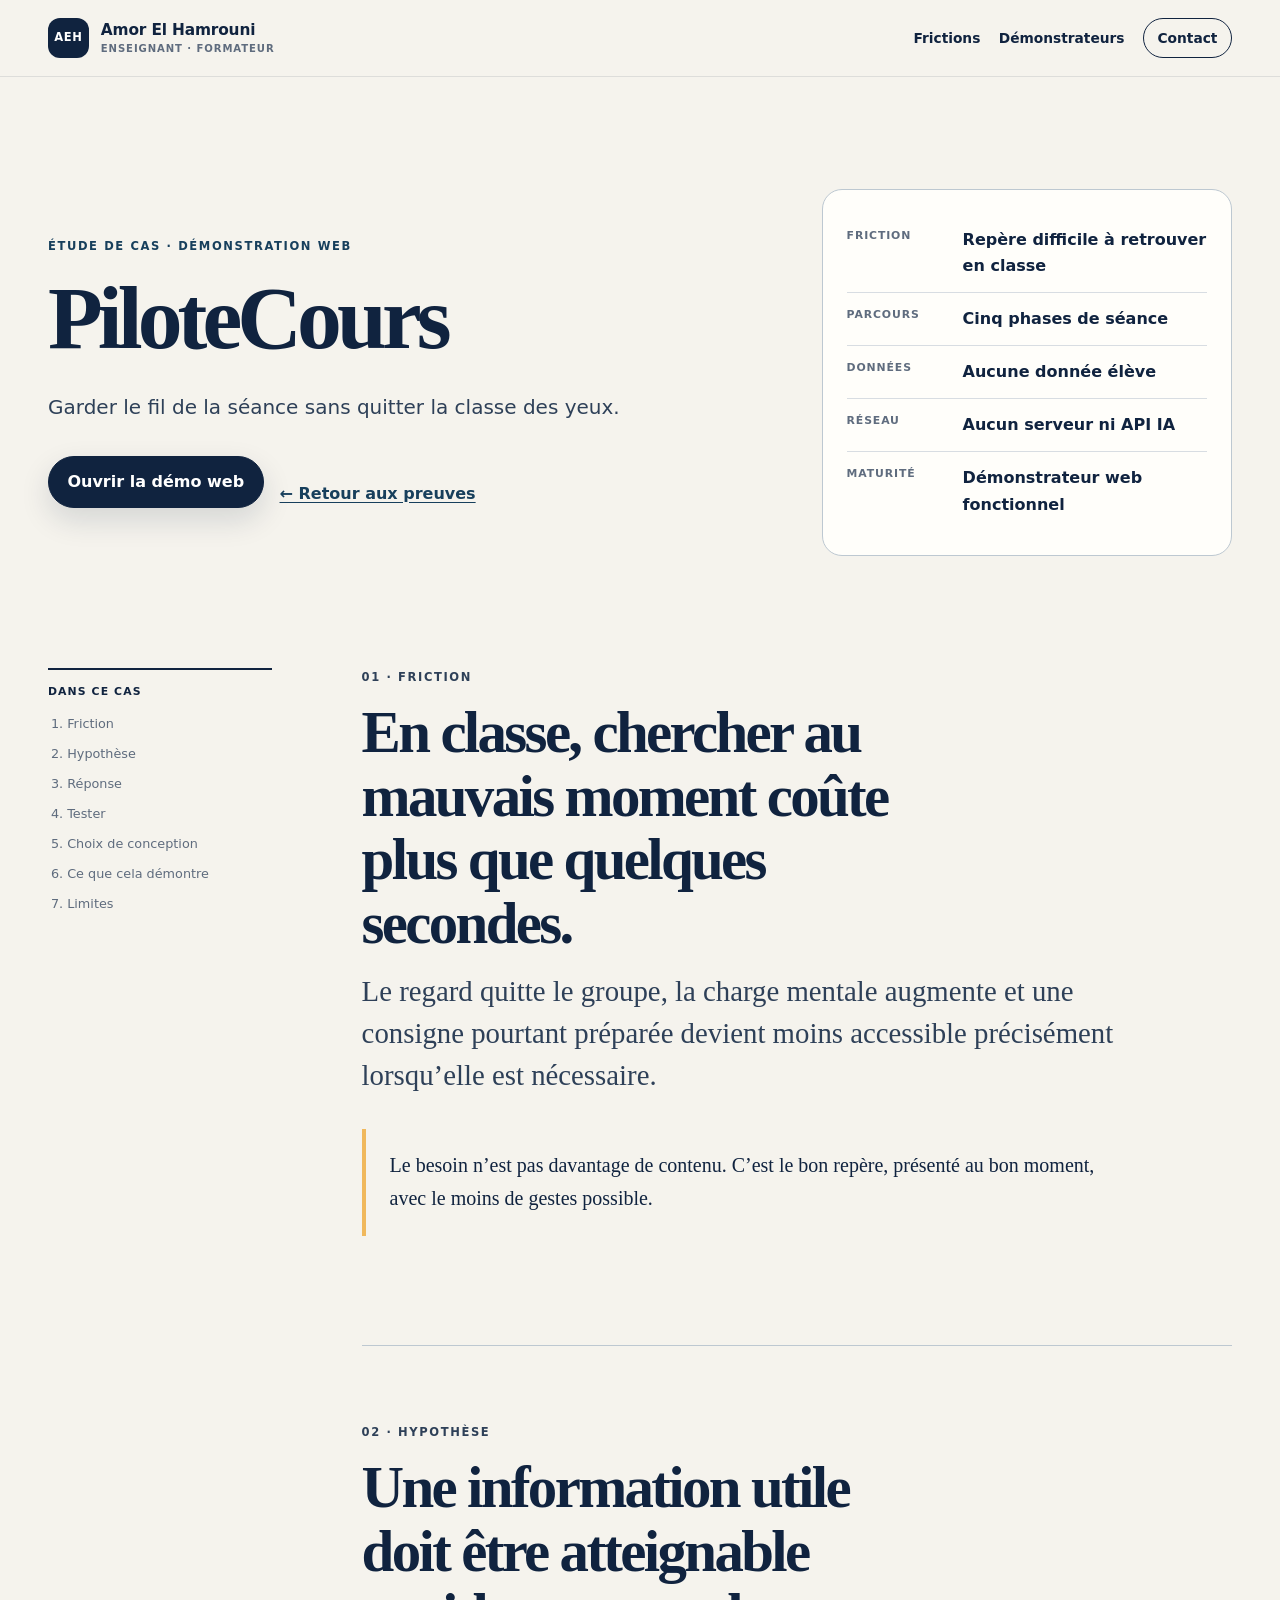
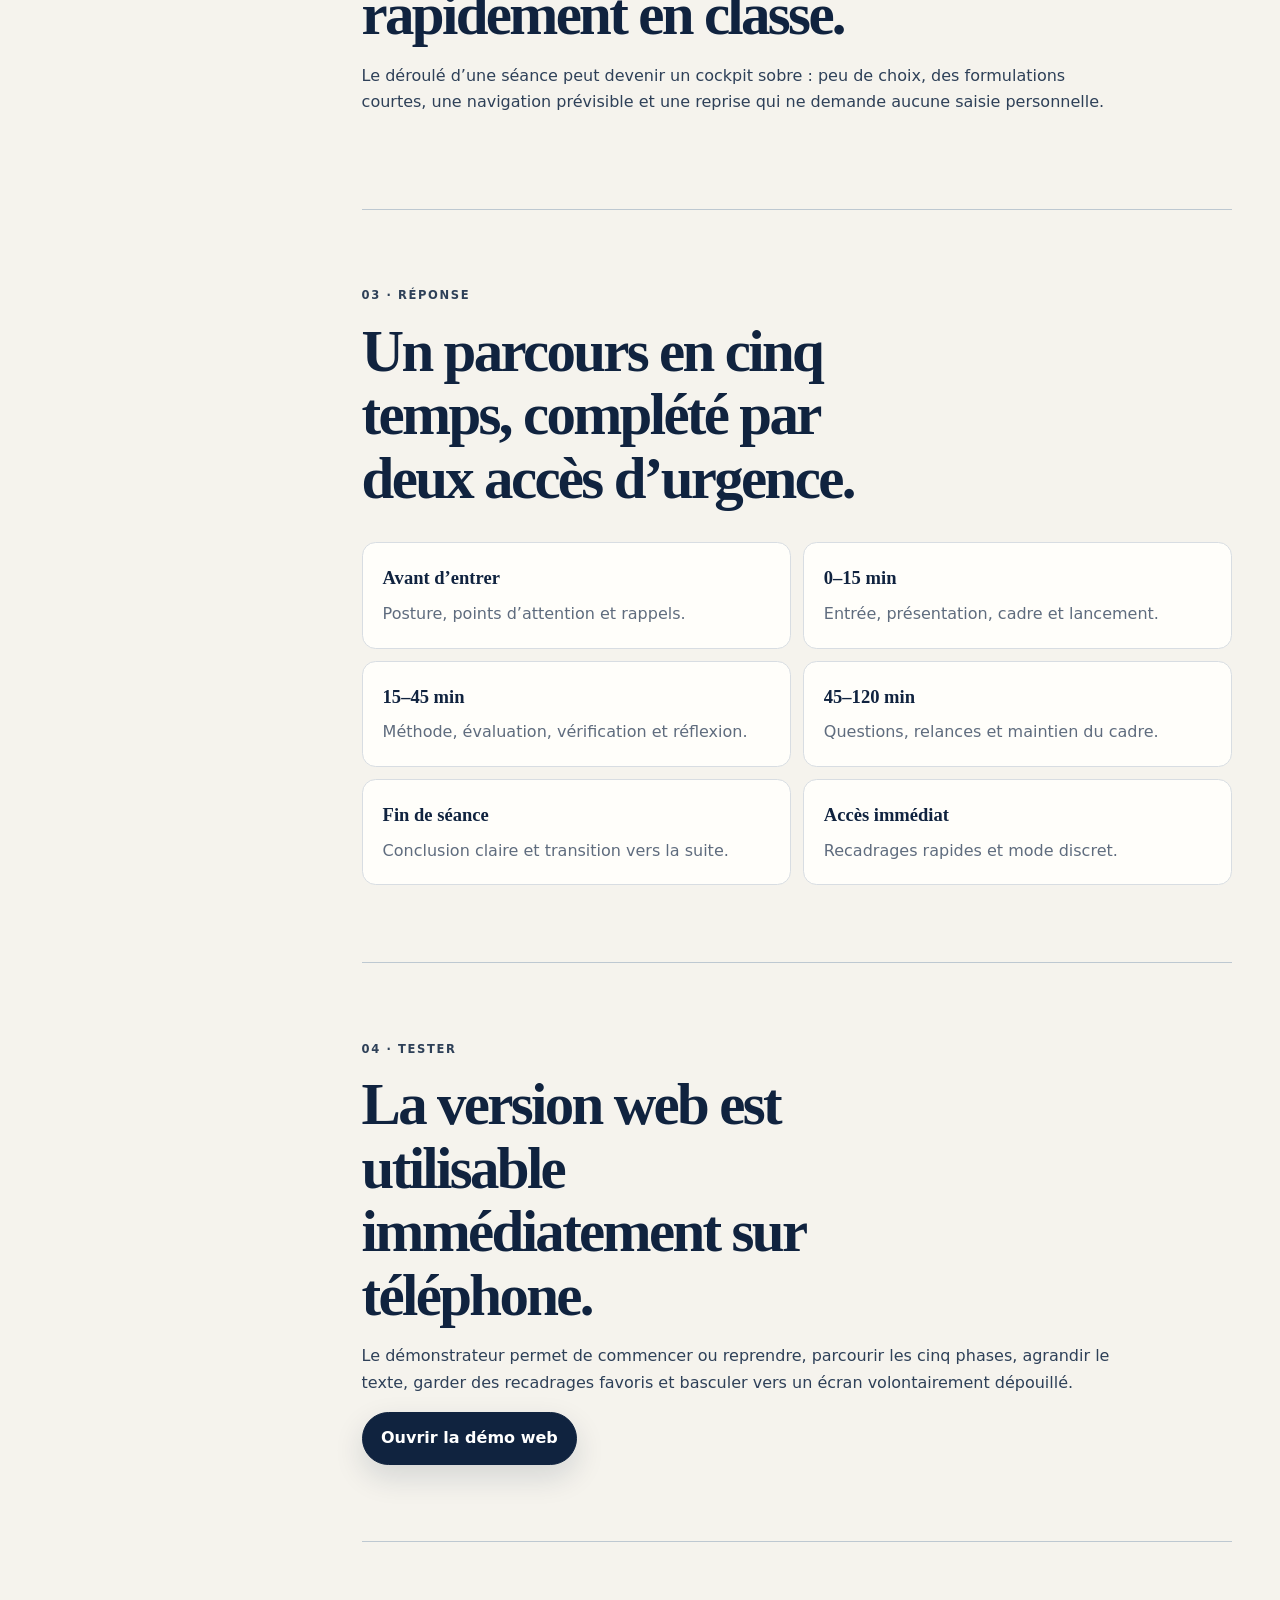
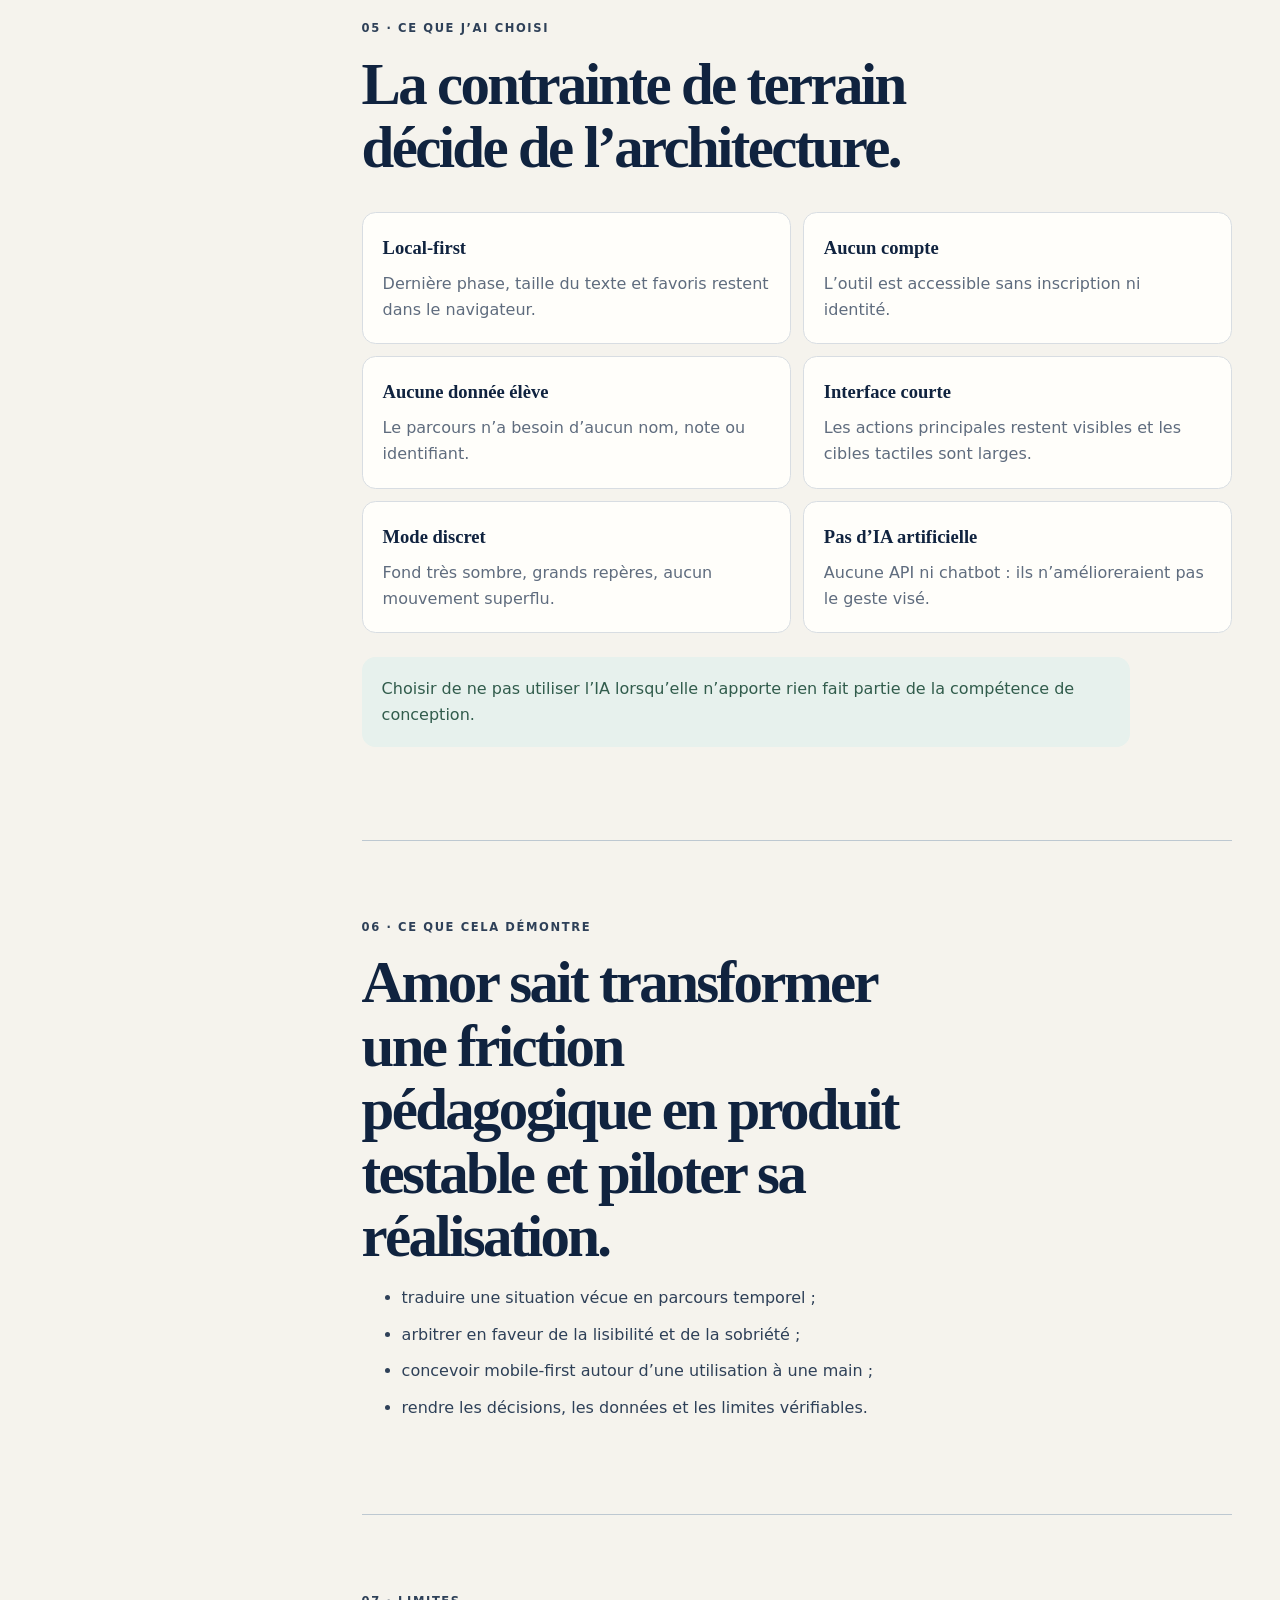
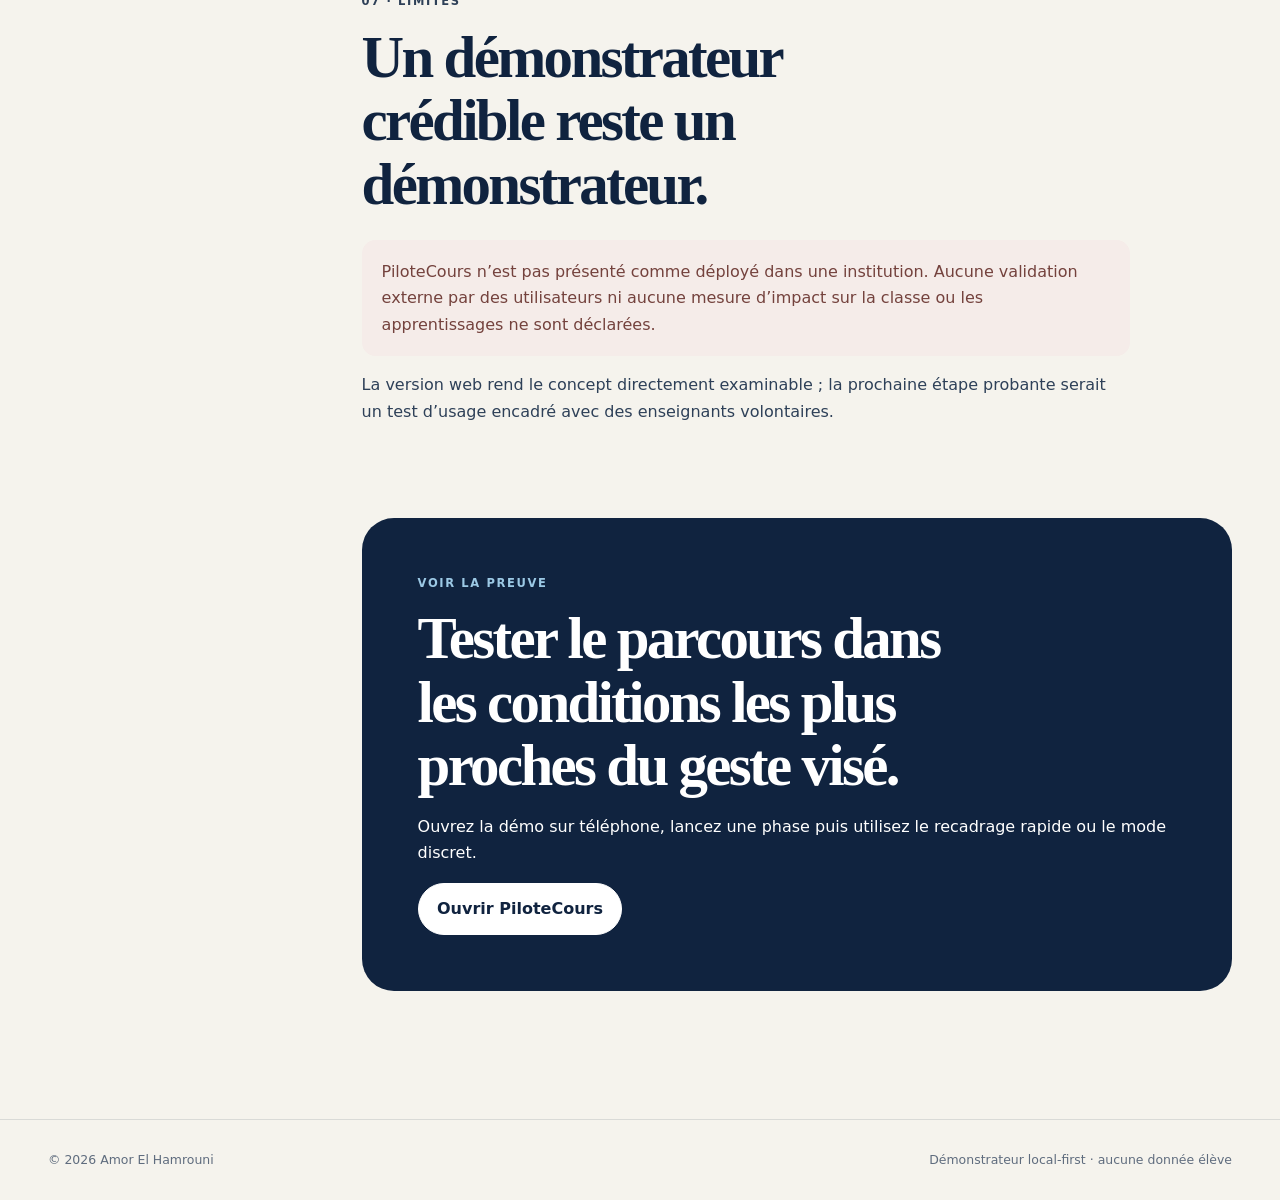
==== commit 9021d63f: "docs: align public teaching portfolio" ====
--- a/site/cases/pilotecours.html
+++ b/site/cases/pilotecours.html
@@ -51,7 +51,7 @@
             <div><dt>Parcours</dt><dd>Cinq phases de séance</dd></div>
             <div><dt>Données</dt><dd>Aucune donnée élève</dd></div>
             <div><dt>Réseau</dt><dd>Aucun serveur ni API IA</dd></div>
-            <div><dt>Maturité</dt><dd>Démonstrateur web + prototype Android</dd></div>
+            <div><dt>Maturité</dt><dd>Démonstrateur web fonctionnel</dd></div>
           </dl>
         </aside>
       </section>
@@ -133,7 +133,7 @@
             <p class="eyebrow">07 · Limites</p>
             <h2>Un démonstrateur crédible reste un démonstrateur.</h2>
             <p class="limit-note">PiloteCours n’est pas présenté comme déployé dans une institution. Aucune validation externe par des utilisateurs ni aucune mesure d’impact sur la classe ou les apprentissages ne sont déclarées.</p>
-            <p>Le prototype Android existe dans le dépôt source. La version web rend le concept directement examinable ; la prochaine étape probante serait un test d’usage encadré avec des enseignants volontaires.</p>
+            <p>La version web rend le concept directement examinable ; la prochaine étape probante serait un test d’usage encadré avec des enseignants volontaires.</p>
           </section>
 
           <section class="case-end" aria-labelledby="suite-title">
--- a/site/styles.css
+++ b/site/styles.css
@@ -2,7 +2,7 @@
   color-scheme: light;
   --ink: #10233f;
   --ink-soft: #2e4058;
-  --muted: #667386;
+  --muted: #5f6c7e;
   --paper: #f5f3ed;
   --surface: #fffefa;
   --surface-blue: #edf4f8;
@@ -62,7 +62,8 @@
 
 :focus-visible {
   outline: 3px solid var(--amber);
-  outline-offset: 4px;
+  outline-offset: 2px;
+  box-shadow: 0 0 0 5px var(--ink);
 }
 
 .skip-link {
@@ -1125,6 +1126,24 @@
     width: min(calc(100% - 1.25rem), var(--max));
   }
 
+  .hero {
+    padding-top: 2rem;
+  }
+
+  .hero h1,
+  .case-hero h1 {
+    font-size: 2.18rem;
+    line-height: 1.03;
+  }
+
+  .identity {
+    font-size: 1.3rem;
+  }
+
+  .role {
+    margin-bottom: 1.4rem;
+  }
+
   .brand small {
     display: none;
   }
